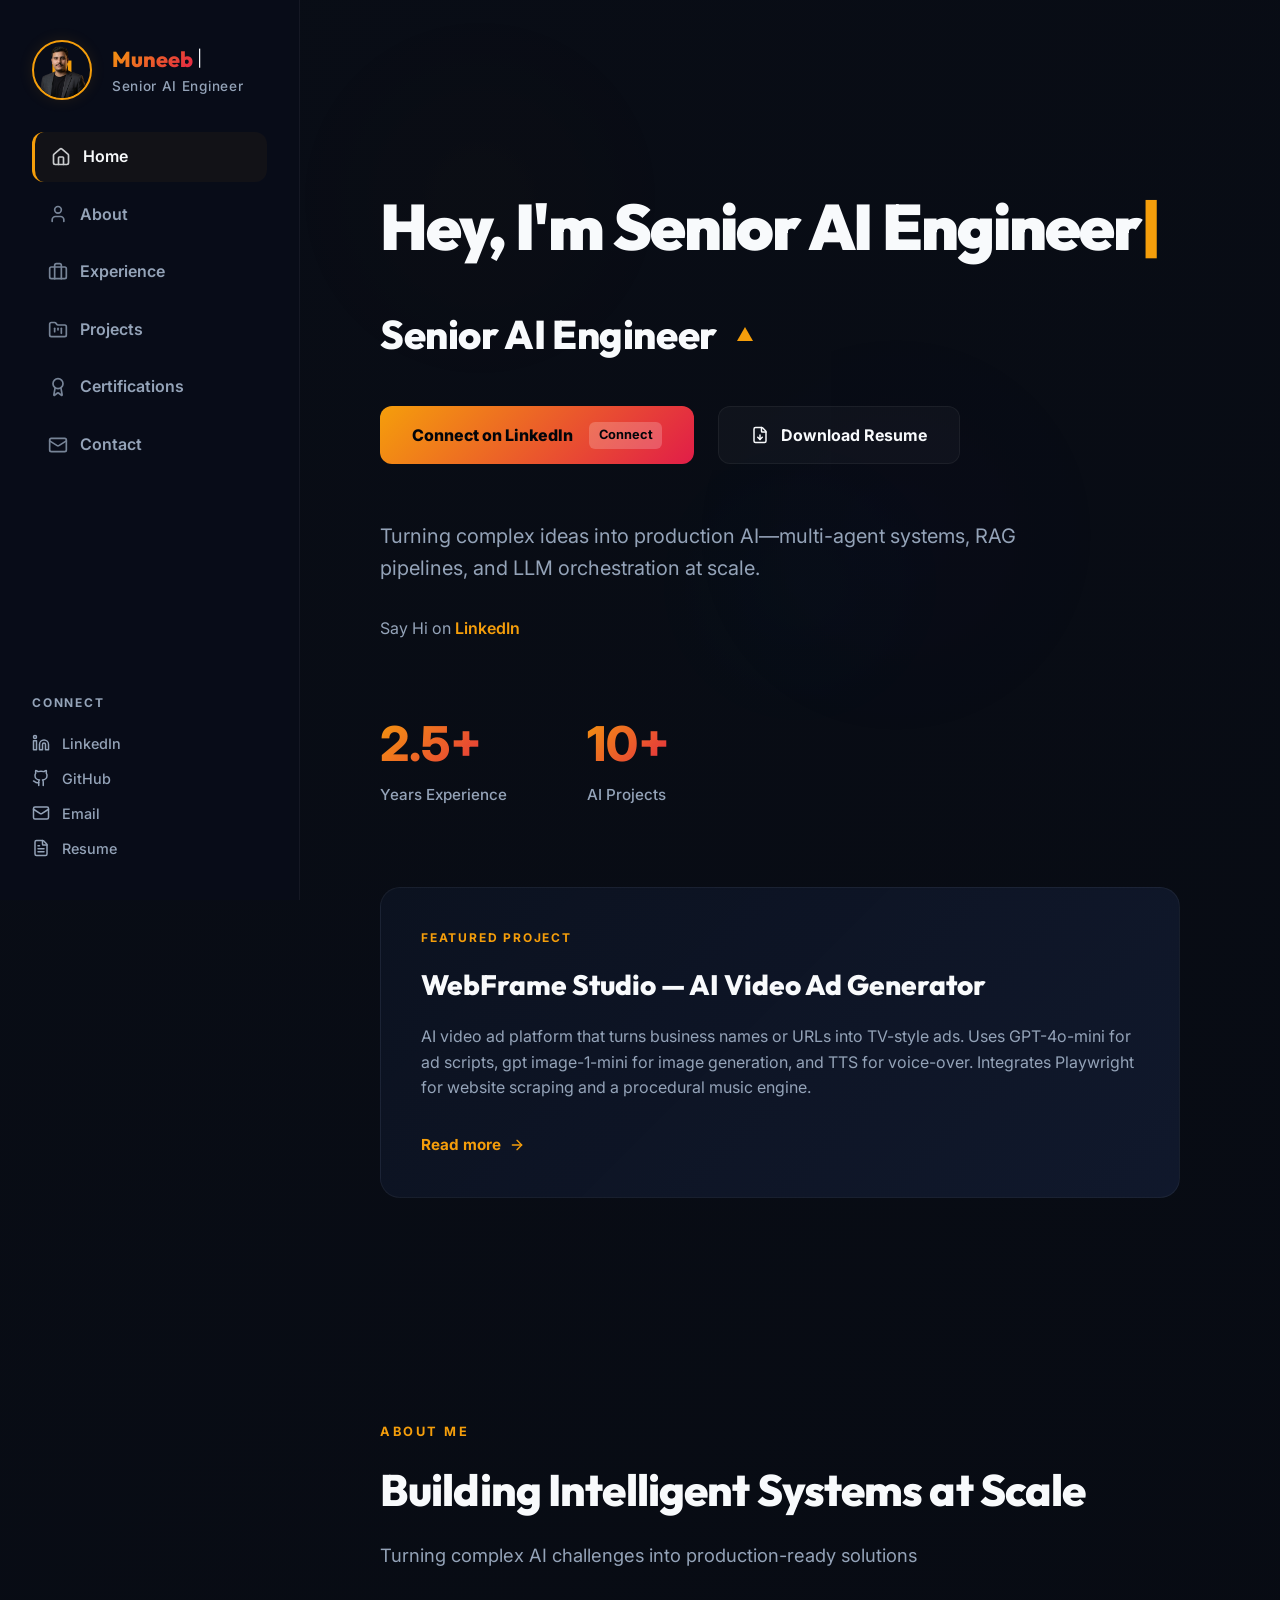
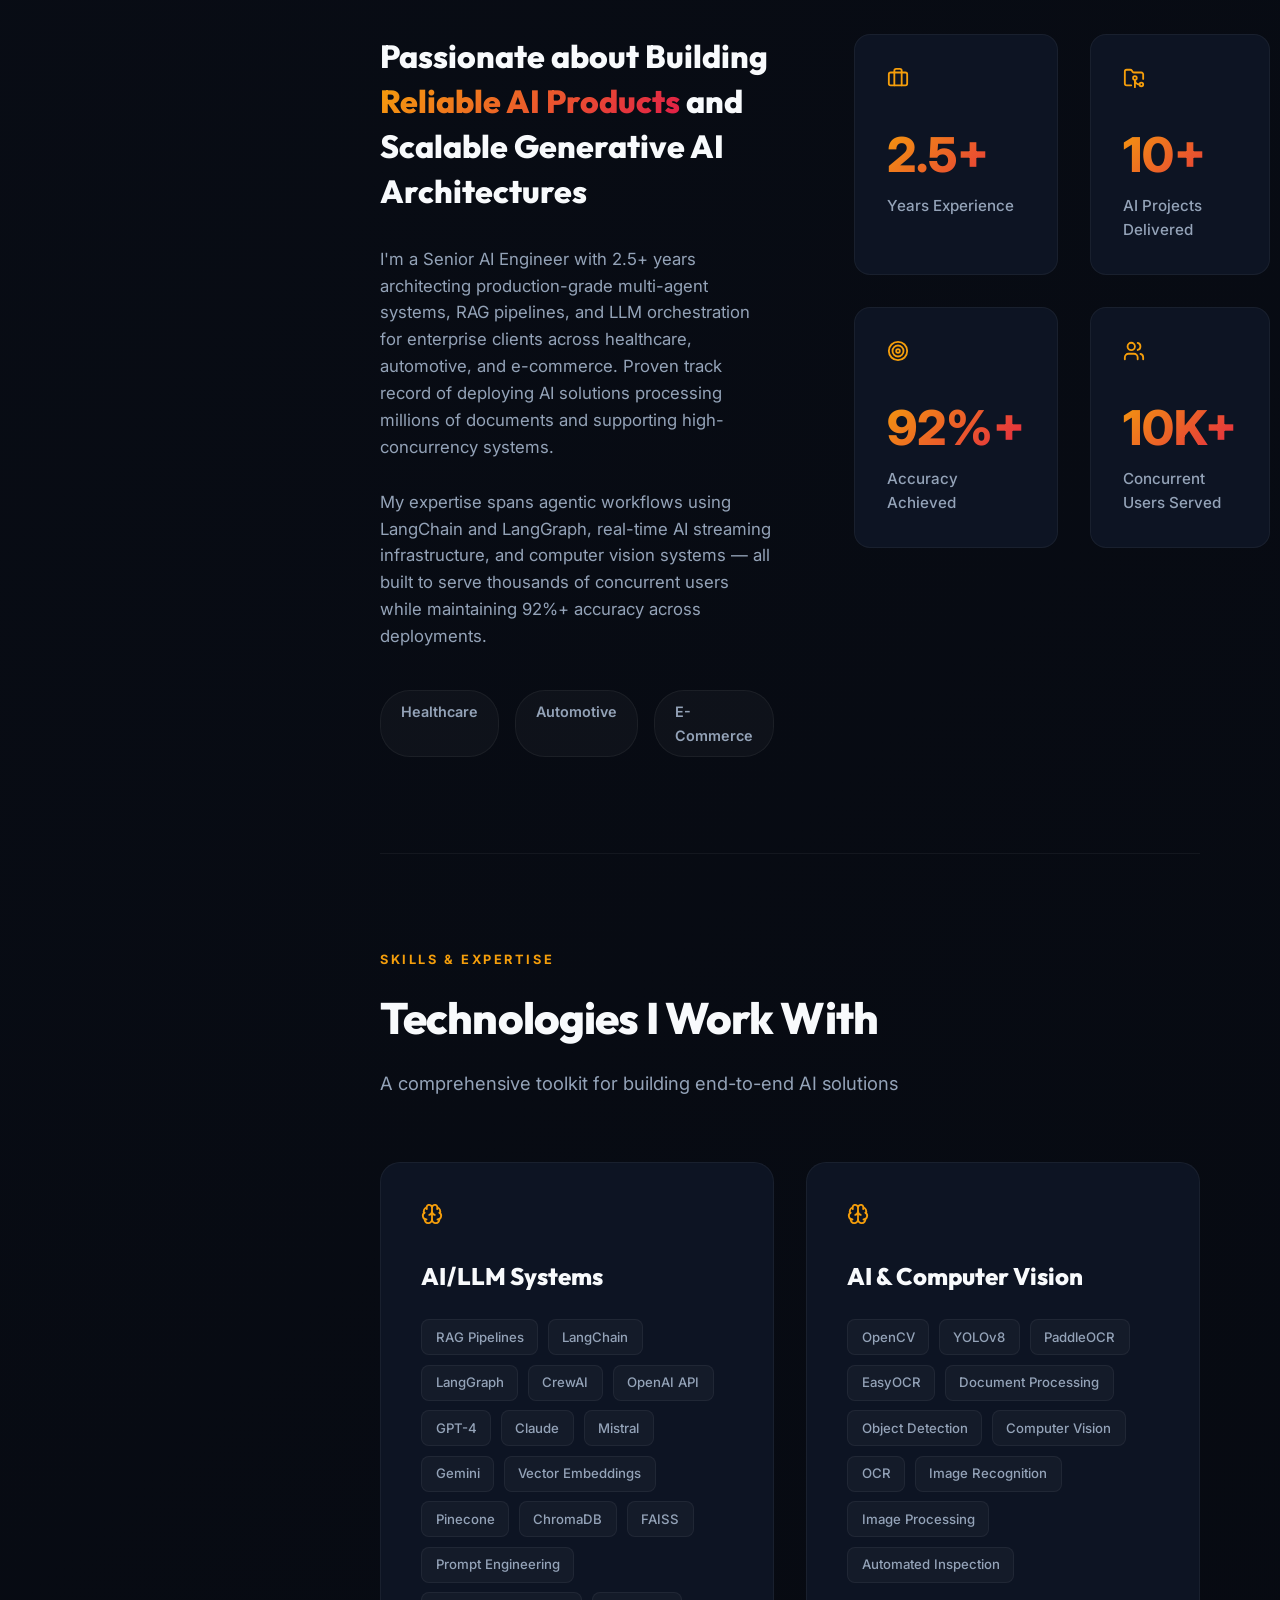
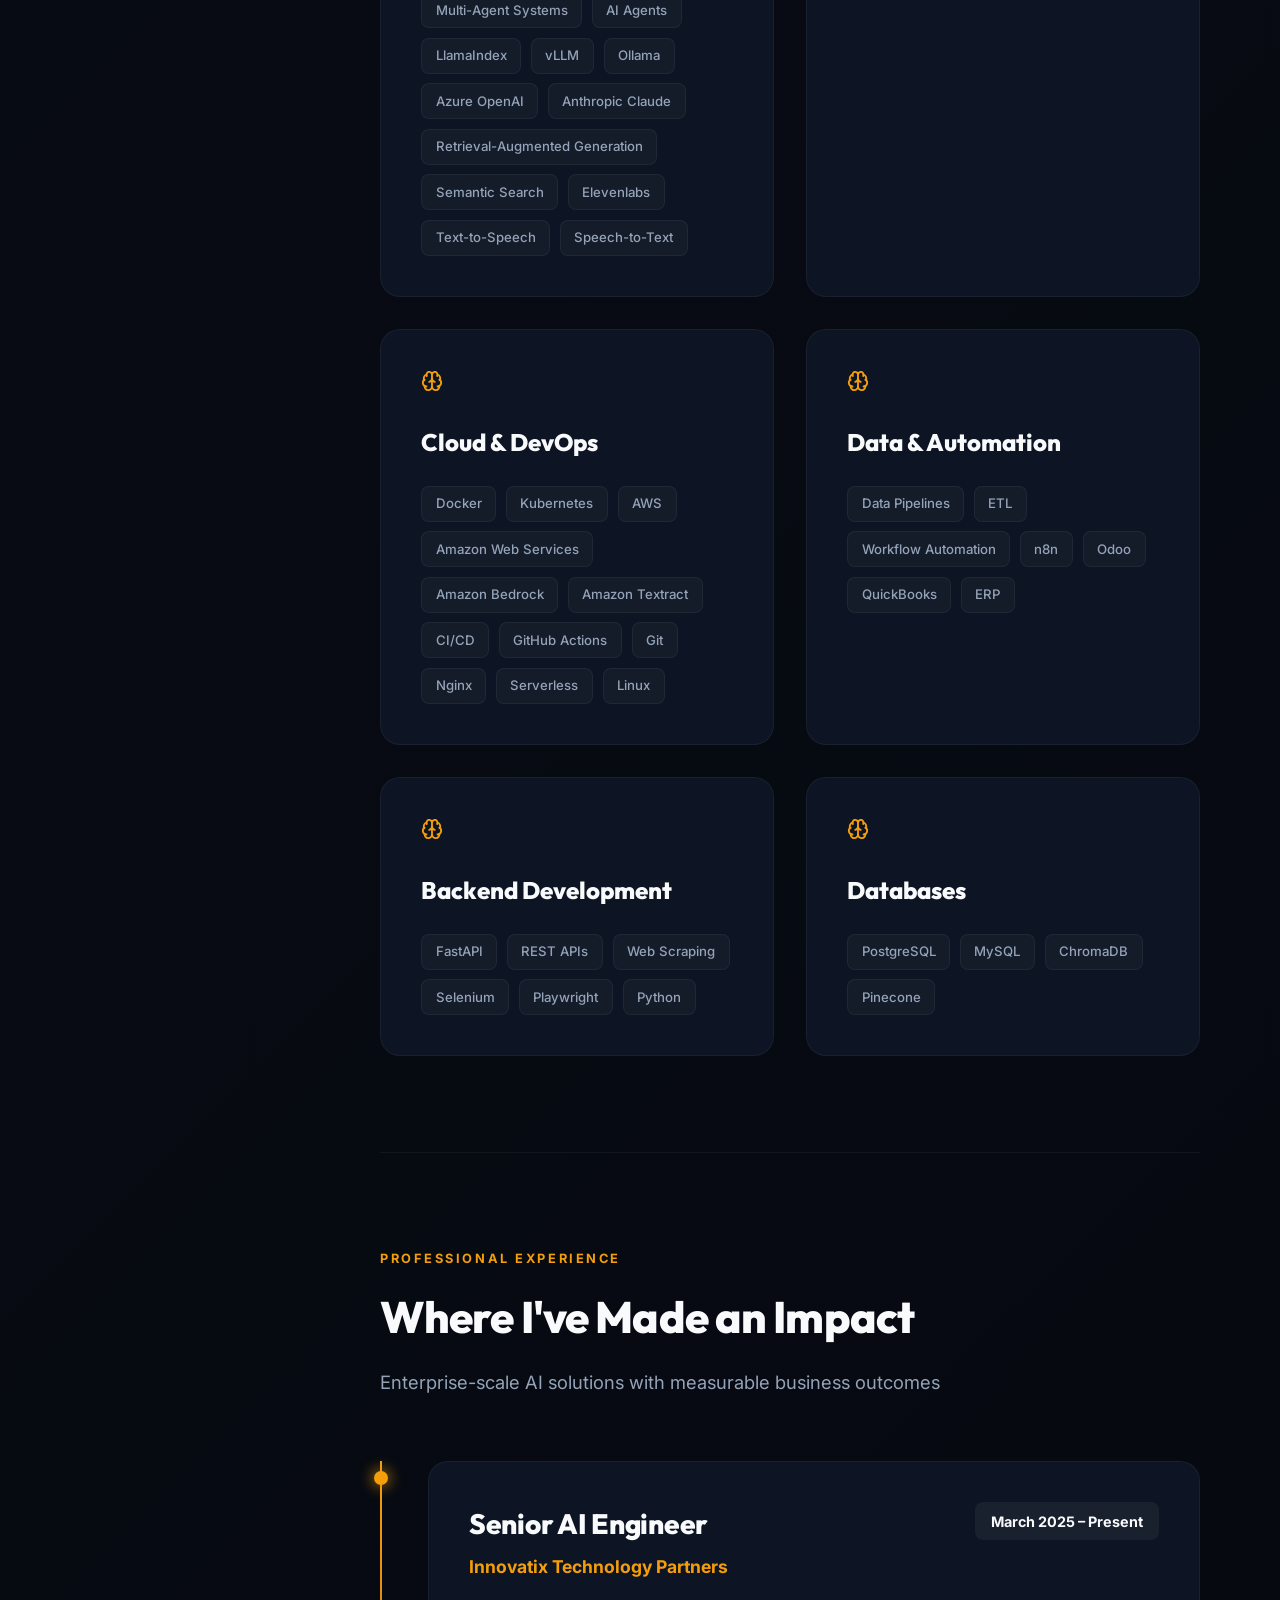
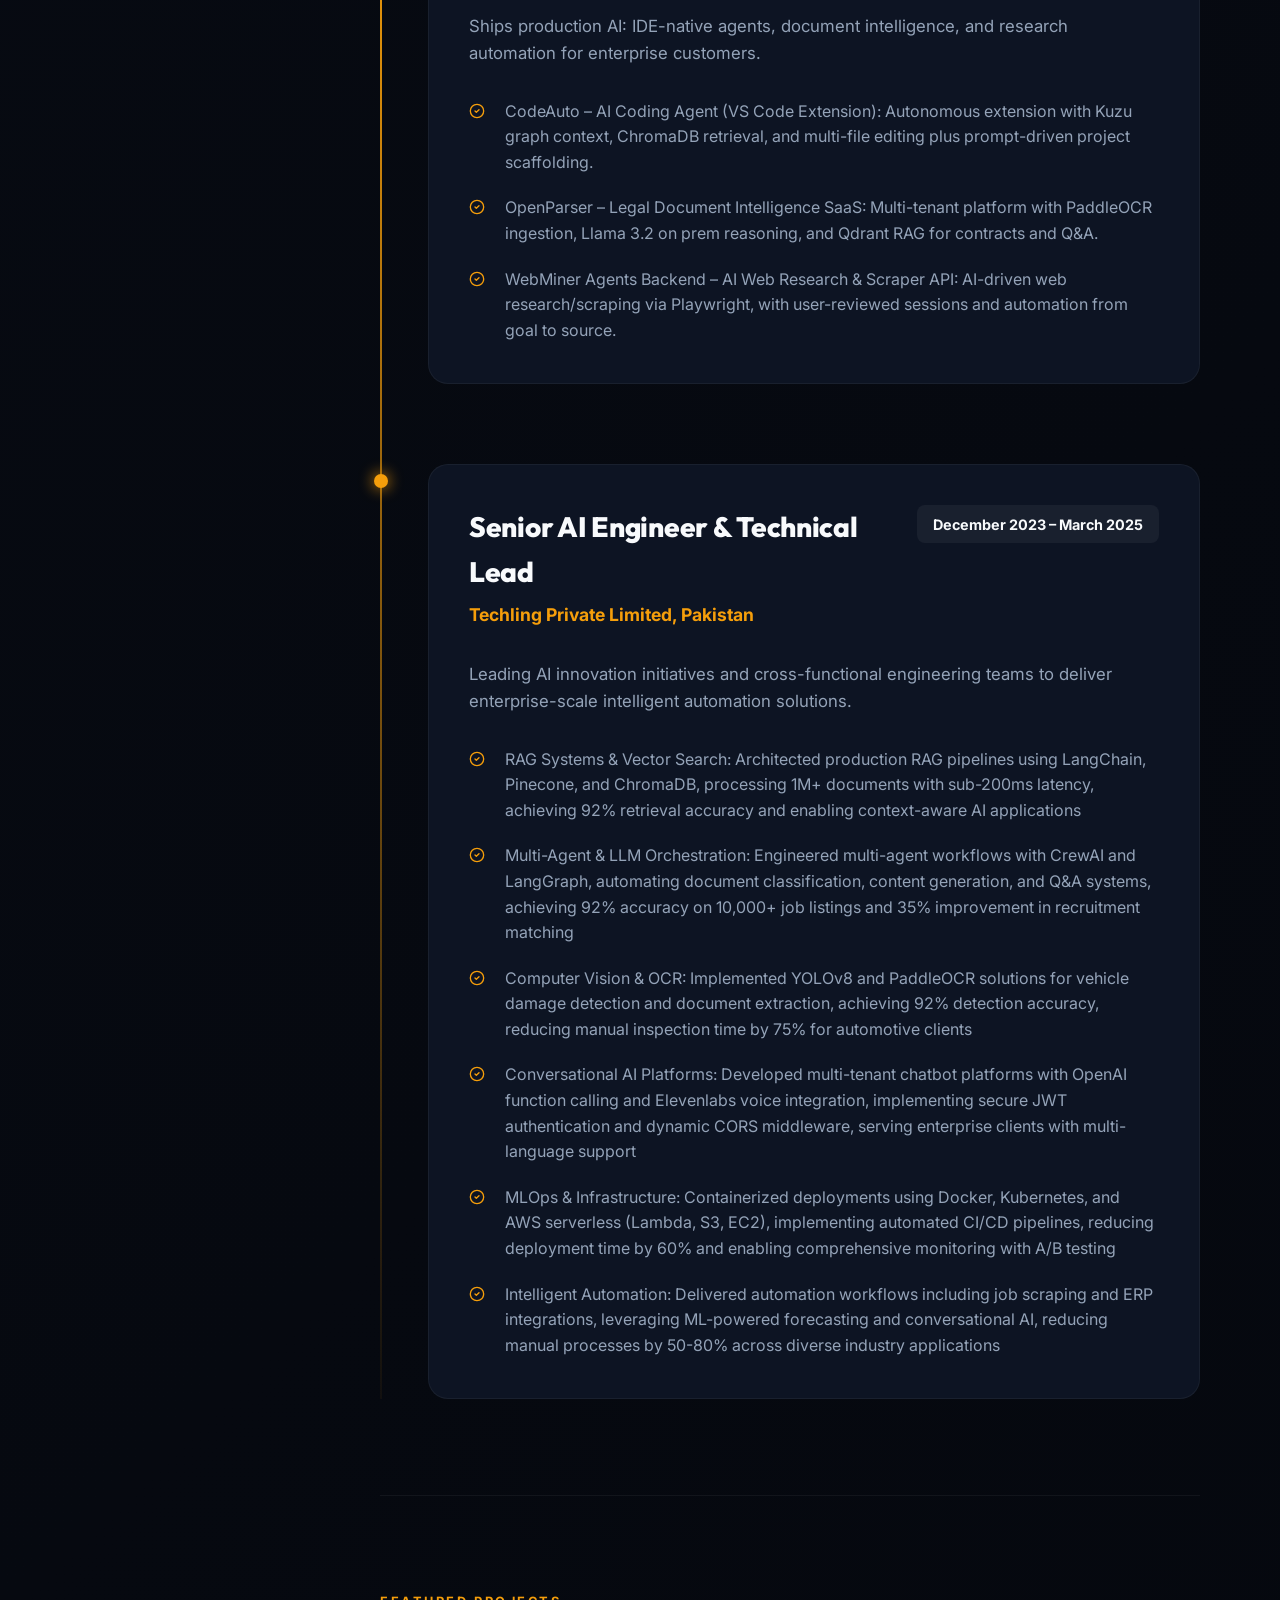
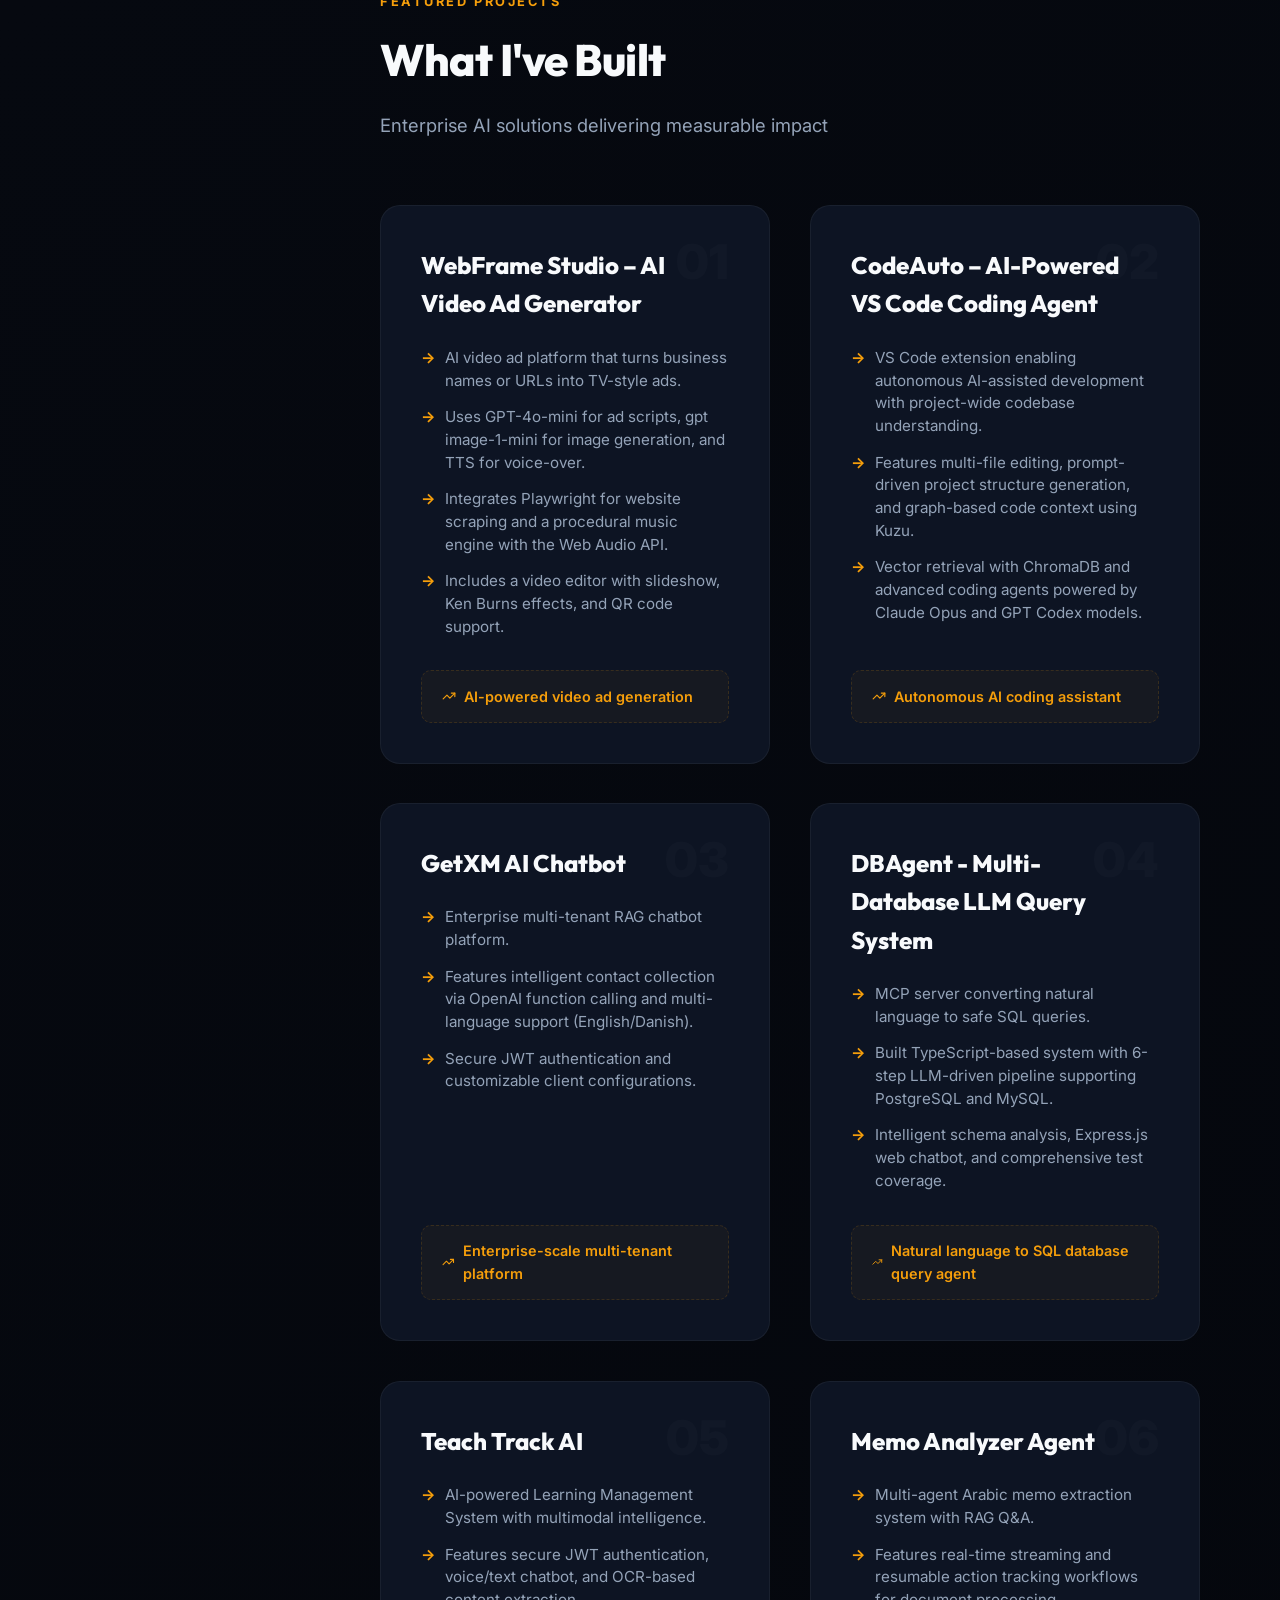
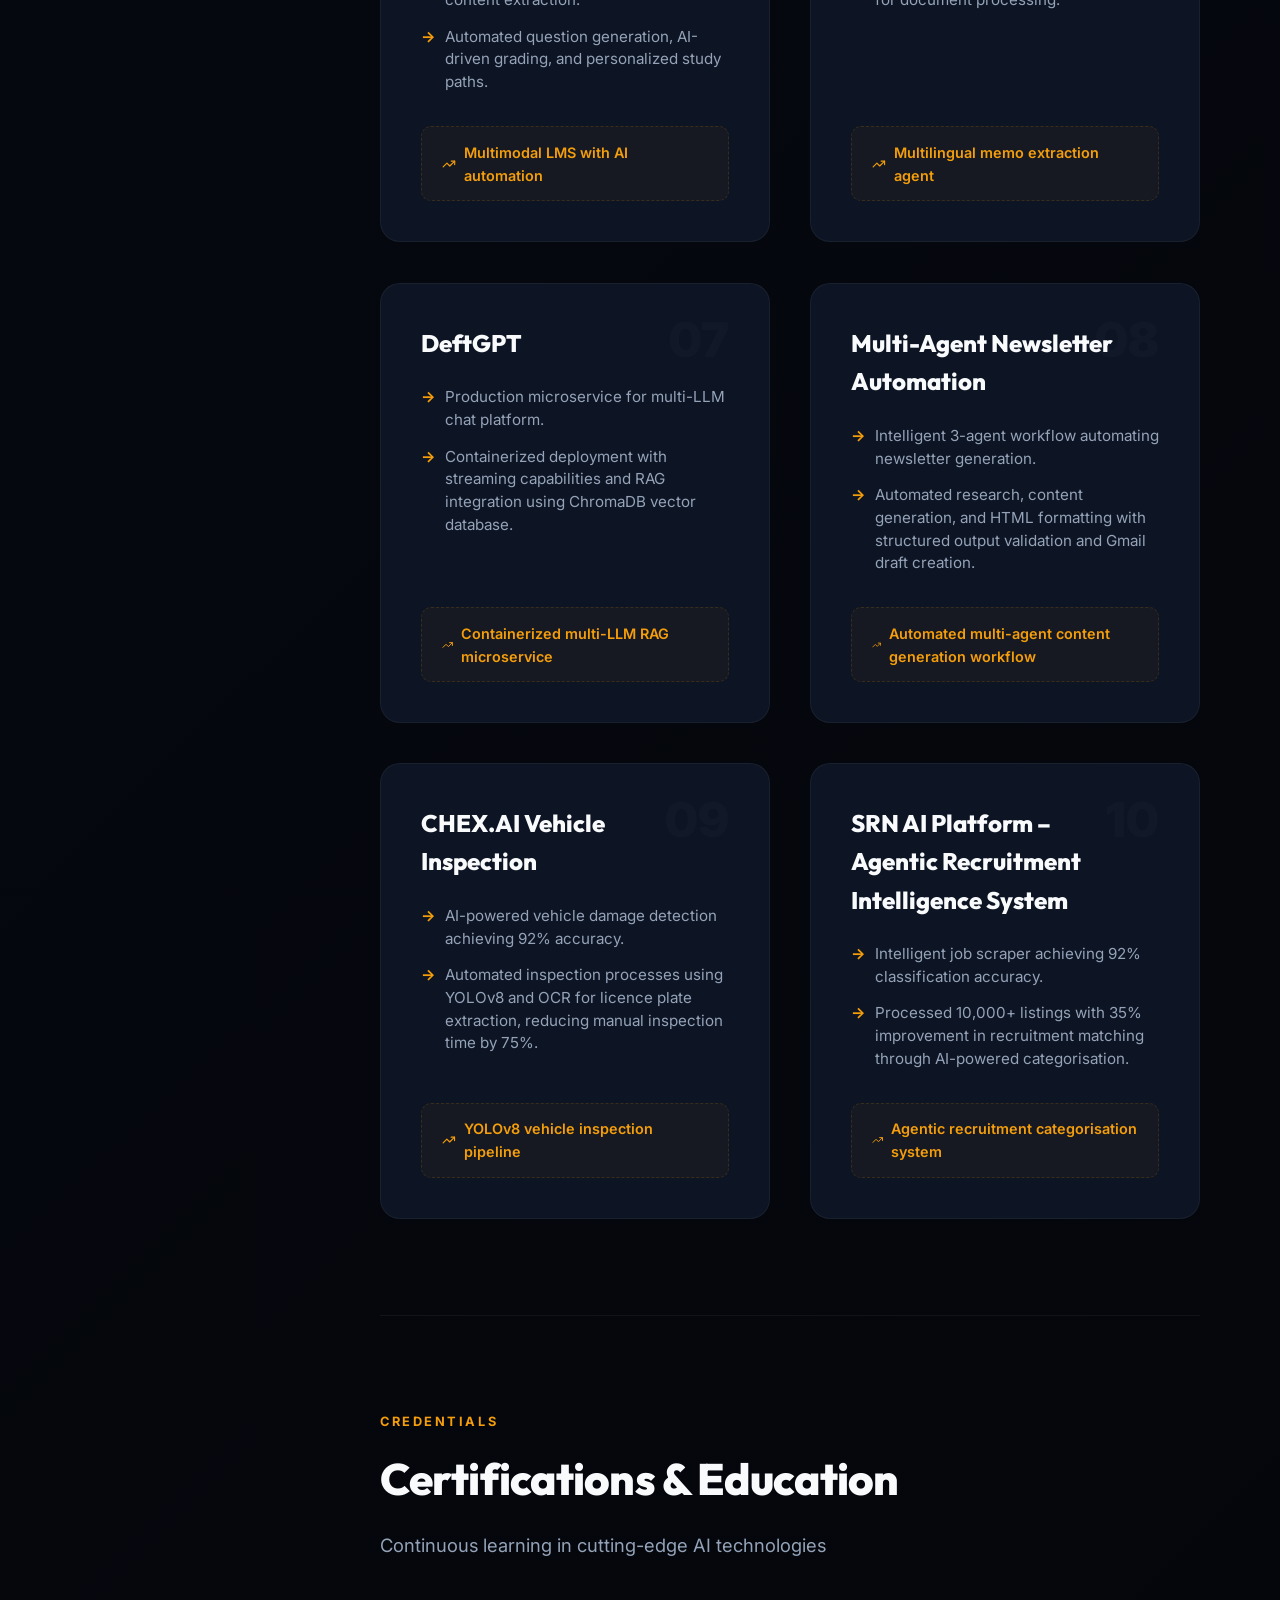
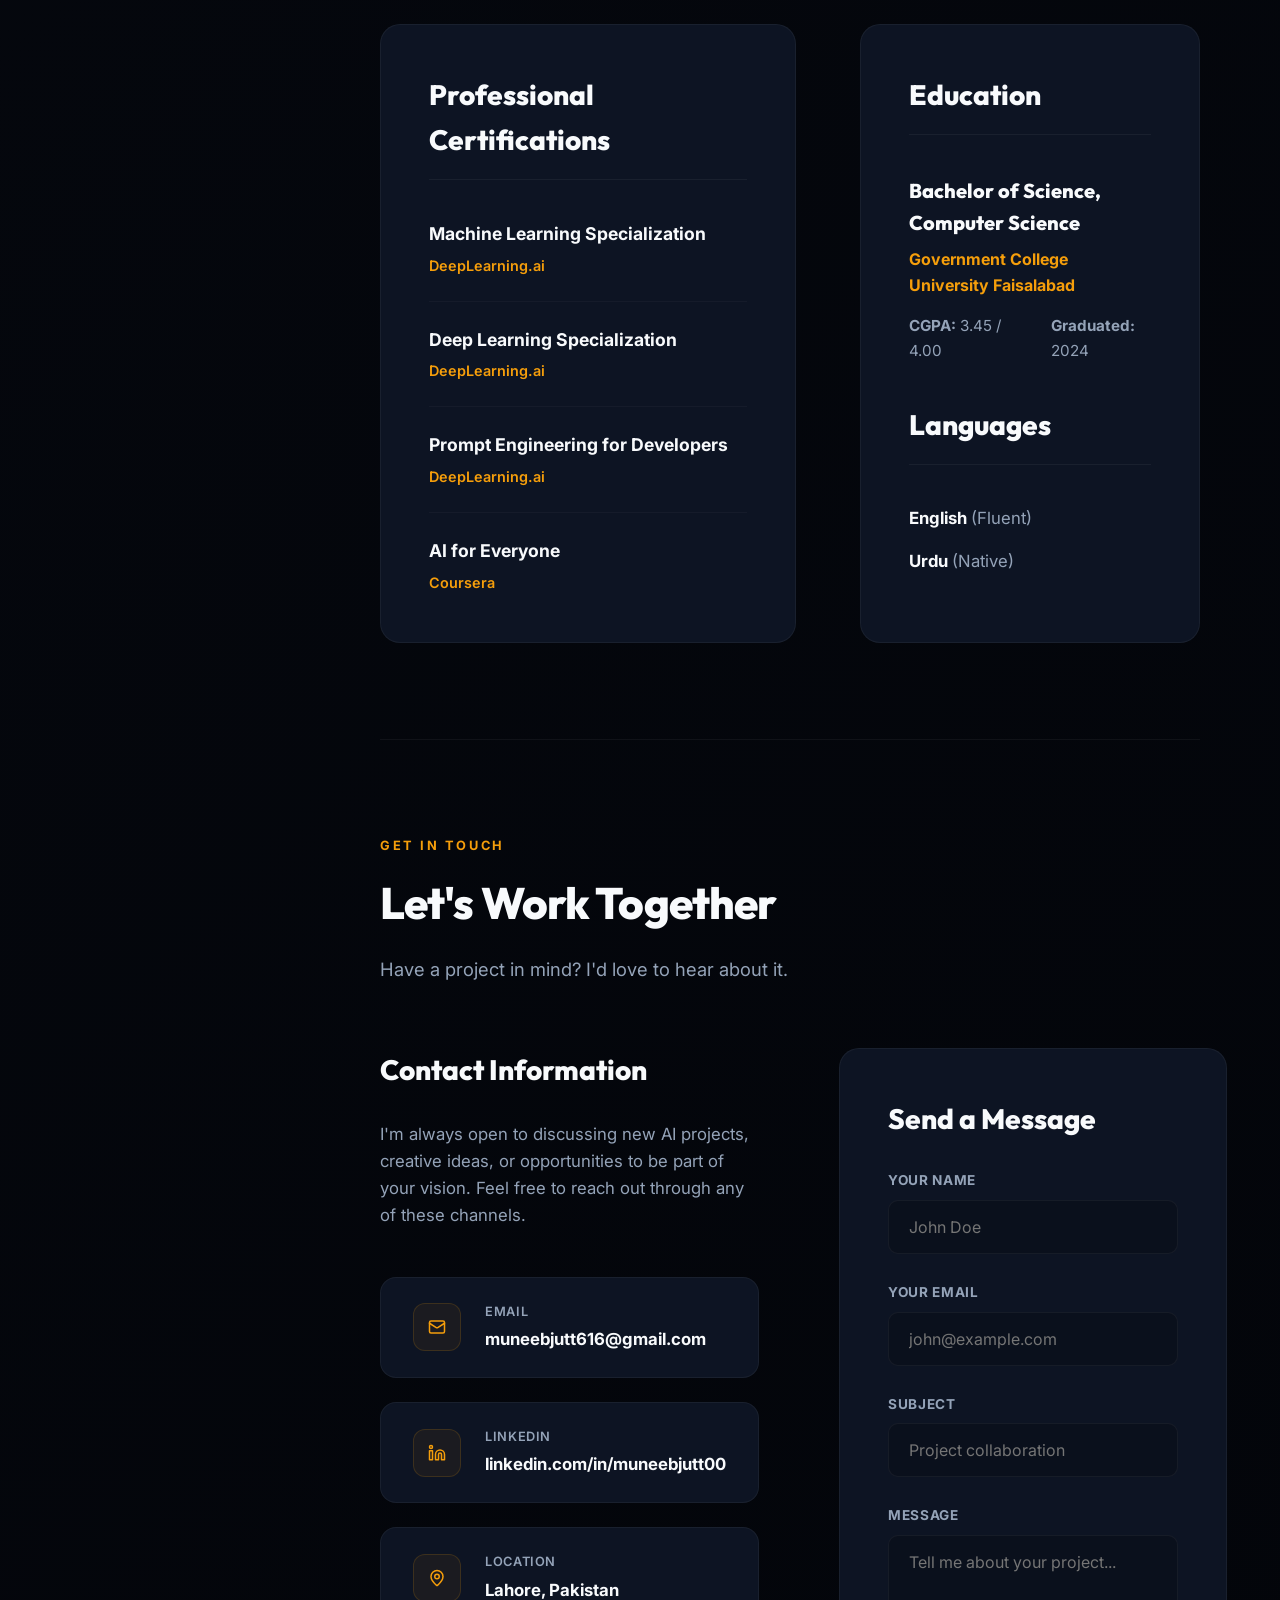
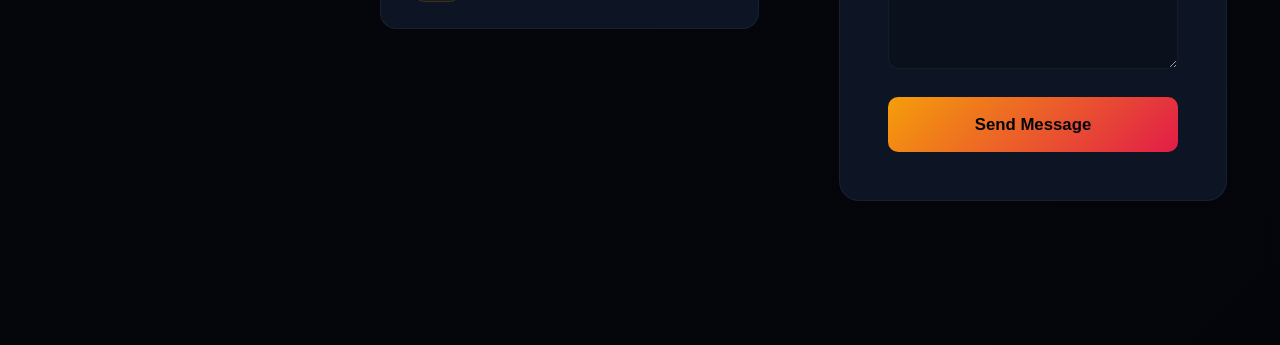
==== index.html @ 79919122 "Initial commit" ====
<!DOCTYPE html>
<html lang="en">
<head>
    <meta charset="utf-8"/>
    <meta name="viewport" content="width=device-width, initial-scale=1, viewport-fit=cover"/>
    <title>Muneeb Ur Rehman — Senior AI Engineer | Multi-Agent Systems & RAG Architecture</title>
    <meta name="description" content="Senior AI Engineer with 2.5+ years architecting production-grade multi-agent systems, RAG pipelines, and LLM orchestration for enterprise clients."/>
    <meta name="author" content="Muneeb Ur Rehman"/>
    <meta name="keywords" content="Senior AI Engineer, LLM Orchestration, Multi-Agent Systems, RAG Architecture, Muneeb Ur Rehman"/>
    <link rel="icon" href="data:image/svg+xml,<svg xmlns=%22http://www.w3.org/2000/svg%22 viewBox=%220 0 100 100%22><text y=%22.9em%22 font-size=%2290%22>⚡</text></svg>">
    <link rel="preconnect" href="https://fonts.googleapis.com">
    <link rel="preconnect" href="https://fonts.gstatic.com" crossorigin>
    <link href="https://fonts.googleapis.com/css2?family=Outfit:wght@300;400;500;600;700;800;900&family=Inter:wght@300;400;500;600;700&display=swap" rel="stylesheet">
    <link rel="stylesheet" href="style.css"/>
</head>
<body>
    <div class="ambient-glow glow-1"></div>
    <div class="ambient-glow glow-2"></div>
    <div class="ambient-glow glow-3"></div>
    <button class="mobile-toggle" aria-label="Toggle menu">
        <svg width="24" height="24" viewBox="0 0 24 24" fill="none" stroke="currentColor" stroke-width="2">
            <line x1="3" y1="6" x2="21" y2="6"></line>
            <line x1="3" y1="12" x2="21" y2="12"></line>
            <line x1="3" y1="18" x2="21" y2="18"></line>
        </svg>
    </button>
    <div class="mobile-overlay"></div>
    
    <aside class="sidebar">
        <div class="sidebar-identity">
            <div class="avatar-wrapper">
                <div class="avatar-placeholder">M</div>
                <img src="Images/profilePicture.png" alt="Muneeb" class="avatar"/>
            </div>
            <div>
                <div class="name-block"><span class="name">Muneeb</span><span class="pipe">|</span></div>
                <div class="sidebar-title">Senior AI Engineer</div>
            </div>
        </div>
        <nav class="sidebar-nav">
            <a href="#hero" class="nav-link nav-link-active">
                <svg xmlns="http://www.w3.org/2000/svg" width="20" height="20" viewBox="0 0 24 24" fill="none" stroke="currentColor" stroke-width="2" stroke-linecap="round" stroke-linejoin="round" class="lucide lucide-house nav-icon" aria-hidden="true"><path d="M15 21v-8a1 1 0 0 0-1-1h-4a1 1 0 0 0-1 1v8"></path><path d="M3 10a2 2 0 0 1 .709-1.528l7-6a2 2 0 0 1 2.582 0l7 6A2 2 0 0 1 21 10v9a2 2 0 0 1-2 2H5a2 2 0 0 1-2-2z"></path></svg>Home
            </a>
            <a href="#about" class="nav-link">
                <svg xmlns="http://www.w3.org/2000/svg" width="20" height="20" viewBox="0 0 24 24" fill="none" stroke="currentColor" stroke-width="2" stroke-linecap="round" stroke-linejoin="round" class="lucide lucide-user nav-icon" aria-hidden="true"><path d="M19 21v-2a4 4 0 0 0-4-4H9a4 4 0 0 0-4 4v2"></path><circle cx="12" cy="7" r="4"></circle></svg>About
            </a>
            <a href="#experience" class="nav-link">
                <svg xmlns="http://www.w3.org/2000/svg" width="20" height="20" viewBox="0 0 24 24" fill="none" stroke="currentColor" stroke-width="2" stroke-linecap="round" stroke-linejoin="round" class="lucide lucide-briefcase nav-icon" aria-hidden="true"><path d="M16 20V4a2 2 0 0 0-2-2h-4a2 2 0 0 0-2 2v16"></path><rect width="20" height="14" x="2" y="6" rx="2"></rect></svg>Experience
            </a>
            <a href="#projects" class="nav-link">
                <svg xmlns="http://www.w3.org/2000/svg" width="20" height="20" viewBox="0 0 24 24" fill="none" stroke="currentColor" stroke-width="2" stroke-linecap="round" stroke-linejoin="round" class="lucide lucide-folder-kanban nav-icon" aria-hidden="true"><path d="M4 20h16a2 2 0 0 0 2-2V8a2 2 0 0 0-2-2h-7.93a2 2 0 0 1-1.66-.9l-.82-1.2A2 2 0 0 0 7.93 3H4a2 2 0 0 0-2 2v13c0 1.1.9 2 2 2Z"></path><path d="M8 10v4"></path><path d="M12 10v2"></path><path d="M16 10v6"></path></svg>Projects
            </a>
            <a href="#certifications" class="nav-link">
                <svg xmlns="http://www.w3.org/2000/svg" width="20" height="20" viewBox="0 0 24 24" fill="none" stroke="currentColor" stroke-width="2" stroke-linecap="round" stroke-linejoin="round" class="lucide lucide-award nav-icon" aria-hidden="true"><path d="m15.477 12.89 1.515 8.526a.5.5 0 0 1-.81.47l-3.58-2.687a1 1 0 0 0-1.197 0l-3.586 2.686a.5.5 0 0 1-.81-.469l1.514-8.526"></path><circle cx="12" cy="8" r="6"></circle></svg>Certifications
            </a>
            <a href="#contact" class="nav-link">
                <svg xmlns="http://www.w3.org/2000/svg" width="20" height="20" viewBox="0 0 24 24" fill="none" stroke="currentColor" stroke-width="2" stroke-linecap="round" stroke-linejoin="round" class="lucide lucide-mail nav-icon" aria-hidden="true"><path d="m22 7-8.991 5.727a2 2 0 0 1-2.009 0L2 7"></path><rect x="2" y="4" width="20" height="16" rx="2"></rect></svg>Contact
            </a>
        </nav>
        <div class="sidebar-connect">
            <div class="connect-label">Connect</div>
            <div class="social-links">
                <a href="https://linkedin.com/in/muneebjutt00" target="_blank" rel="noopener noreferrer" class="social-link">
                    <svg xmlns="http://www.w3.org/2000/svg" width="18" height="18" viewBox="0 0 24 24" fill="none" stroke="currentColor" stroke-width="2" stroke-linecap="round" stroke-linejoin="round" class="lucide lucide-linkedin social-icon"><path d="M16 8a6 6 0 0 1 6 6v7h-4v-7a2 2 0 0 0-2-2 2 2 0 0 0-2 2v7h-4v-7a6 6 0 0 1 6-6z"></path><rect width="4" height="12" x="2" y="9"></rect><circle cx="4" cy="4" r="2"></circle></svg>
                    LinkedIn
                </a>
                <a href="https://github.com/muneebjutt00" target="_blank" rel="noopener noreferrer" class="social-link">
                    <svg xmlns="http://www.w3.org/2000/svg" width="18" height="18" viewBox="0 0 24 24" fill="none" stroke="currentColor" stroke-width="2" stroke-linecap="round" stroke-linejoin="round" class="lucide lucide-github social-icon"><path d="M15 22v-4a4.8 4.8 0 0 0-1-3.5c3 0 6-2 6-5.5.08-1.25-.27-2.48-1-3.5.28-1.15.28-2.35 0-3.5 0 0-1 0-3 1.5-2.64-.5-5.36-.5-8 0C6 2 5 2 5 2c-.3 1.15-.3 2.35 0 3.5A5.403 5.403 0 0 0 4 9c0 3.5 3 5.5 6 5.5-.39.49-.68 1.05-.85 1.65-.17.6-.22 1.23-.15 1.85v4"></path><path d="M9 18c-4.51 2-5-2-7-2"></path></svg>
                    GitHub
                </a>
                <a href="#contact" class="social-link">
                    <svg xmlns="http://www.w3.org/2000/svg" width="18" height="18" viewBox="0 0 24 24" fill="none" stroke="currentColor" stroke-width="2" stroke-linecap="round" stroke-linejoin="round" class="lucide lucide-mail social-icon"><path d="m22 7-8.991 5.727a2 2 0 0 1-2.009 0L2 7"></path><rect x="2" y="4" width="20" height="16" rx="2"></rect></svg>
                    Email
                </a>
                <a href="Muneeb_Ur_Rehman_AI_Engineer.pdf" target="_blank" rel="noopener noreferrer" class="social-link">
                    <svg xmlns="http://www.w3.org/2000/svg" width="18" height="18" viewBox="0 0 24 24" fill="none" stroke="currentColor" stroke-width="2" stroke-linecap="round" stroke-linejoin="round" class="lucide lucide-file-text social-icon"><path d="M6 22a2 2 0 0 1-2-2V4a2 2 0 0 1 2-2h8a2.4 2.4 0 0 1 1.704.706l3.588 3.588A2.4 2.4 0 0 1 20 8v12a2 2 0 0 1-2 2z"></path><path d="M14 2v5a1 1 0 0 0 1 1h5"></path><path d="M10 9H8"></path><path d="M16 13H8"></path><path d="M16 17H8"></path></svg>
                    Resume
                </a>
            </div>
        </div>
    </aside>
    
    <div class="main-wrapper">
        <main>
            <!-- Hero -->
            <section id="hero" class="hero-section">
                <div class="hero-content">
                    <h1 class="hero-greeting">Hey, I'm <span id="typewriter">Muneeb Ur Rehman</span><span class="typewriter-cursor">|</span></h1>
                    <div class="hero-title-row">
                        <h2 class="hero-subtitle">Senior AI Engineer</h2>
                        <span class="accent-triangle"></span>
                    </div>
                    <div class="hero-cta-row">
                        <a href="https://linkedin.com/in/muneebjutt00" target="_blank" rel="noopener noreferrer" class="cta-button">
                            <span>Connect on LinkedIn</span>
                            <span class="follow-badge">Connect</span>
                        </a>
                        <a href="Muneeb_Ur_Rehman_AI_Engineer.pdf" target="_blank" rel="noopener noreferrer" class="resume-button">
                            <svg xmlns="http://www.w3.org/2000/svg" width="18" height="18" viewBox="0 0 24 24" fill="none" stroke="currentColor" stroke-width="2" stroke-linecap="round" stroke-linejoin="round" class="lucide lucide-file-down"><path d="M6 22a2 2 0 0 1-2-2V4a2 2 0 0 1 2-2h8a2.4 2.4 0 0 1 1.704.706l3.588 3.588A2.4 2.4 0 0 1 20 8v12a2 2 0 0 1-2 2z"></path><path d="M14 2v5a1 1 0 0 0 1 1h5"></path><path d="M12 18v-6"></path><path d="m9 15 3 3 3-3"></path></svg>
                            Download Resume
                        </a>
                    </div>
                    <p class="hero-description">Turning complex ideas into production AI—multi-agent systems, RAG pipelines, and LLM orchestration at scale.</p>
                    <p class="hero-say-hi">Say Hi on <a href="https://linkedin.com/in/muneebjutt00" target="_blank" rel="noopener noreferrer">LinkedIn</a></p>
                    
                    <div class="hero-stats">
                        <div class="hero-stat">
                            <div class="stat-value">2.5+</div>
                            <div class="stat-label">Years Experience</div>
                        </div>
                        <div class="hero-stat">
                            <div class="stat-value">10+</div>
                            <div class="stat-label">AI Projects</div>
                        </div>
                    </div>
                    
                    <a href="#projects" class="featured-card">
                        <div class="featured-label">Featured Project</div>
                        <div class="featured-content">
                            <h3 class="featured-title">WebFrame Studio — AI Video Ad Generator</h3>
                            <p class="featured-desc">AI video ad platform that turns business names or URLs into TV-style ads. Uses GPT-4o-mini for ad scripts, gpt image-1-mini for image generation, and TTS for voice-over. Integrates Playwright for website scraping and a procedural music engine.</p>
                        </div>
                        <div class="featured-cta">
                            Read more
                            <svg xmlns="http://www.w3.org/2000/svg" width="16" height="16" viewBox="0 0 24 24" fill="none" stroke="currentColor" stroke-width="2" stroke-linecap="round" stroke-linejoin="round" class="lucide lucide-arrow-right"><path d="M5 12h14"></path><path d="m12 5 7 7-7 7"></path></svg>
                        </div>
                    </a>
                </div>
            </section>
            
            <!-- About -->
            <section id="about" class="section about-section">
                <div class="container">
                    <div class="section-header reveal">
                        <span class="section-label">About Me</span>
                        <h2 class="section-title">Building Intelligent Systems at Scale</h2>
                        <p class="section-subtitle">Turning complex AI challenges into production-ready solutions</p>
                    </div>
                    <div class="about-grid">
                        <div class="about-content reveal">
                            <h3>Passionate about Building <span class="highlight">Reliable AI Products</span> and Scalable Generative AI Architectures</h3>
                            <p class="bio">I'm a Senior AI Engineer with 2.5+ years architecting production-grade multi-agent systems, RAG pipelines, and LLM orchestration for enterprise clients across healthcare, automotive, and e-commerce. Proven track record of deploying AI solutions processing millions of documents and supporting high-concurrency systems.</p>
                            <p class="bio">My expertise spans agentic workflows using LangChain and LangGraph, real-time AI streaming infrastructure, and computer vision systems — all built to serve thousands of concurrent users while maintaining 92%+ accuracy across deployments.</p>
                            <div class="industries">
                                <span class="industry-tag">Healthcare</span>
                                <span class="industry-tag">Automotive</span>
                                <span class="industry-tag">E-Commerce</span>
                            </div>
                        </div>
                        <div class="about-stats-grid">
                            <div class="stat-card reveal">
                                <div class="stat-icon">
                                    <svg xmlns="http://www.w3.org/2000/svg" width="22" height="22" viewBox="0 0 24 24" fill="none" stroke="currentColor" stroke-width="2" stroke-linecap="round" stroke-linejoin="round" class="lucide lucide-briefcase"><path d="M16 20V4a2 2 0 0 0-2-2h-4a2 2 0 0 0-2 2v16"></path><rect width="20" height="14" x="2" y="6" rx="2"></rect></svg>
                                </div>
                                <div class="stat-value">2.5+</div>
                                <div class="stat-label">Years Experience</div>
                            </div>
                            <div class="stat-card reveal">
                                <div class="stat-icon">
                                    <svg xmlns="http://www.w3.org/2000/svg" width="22" height="22" viewBox="0 0 24 24" fill="none" stroke="currentColor" stroke-width="2" stroke-linecap="round" stroke-linejoin="round" class="lucide lucide-folder-git-2"><path d="M18 19a5 5 0 0 1-5-5v8"></path><path d="M9 20H4a2 2 0 0 1-2-2V5a2 2 0 0 1 2-2h3.9a2 2 0 0 1 1.69.9l.81 1.2a2 2 0 0 0 1.67.9H20a2 2 0 0 1 2 2v5"></path><circle cx="13" cy="12" r="2"></circle><circle cx="20" cy="19" r="2"></circle></svg>
                                </div>
                                <div class="stat-value">10+</div>
                                <div class="stat-label">AI Projects Delivered</div>
                            </div>
                            <div class="stat-card reveal">
                                <div class="stat-icon">
                                    <svg xmlns="http://www.w3.org/2000/svg" width="22" height="22" viewBox="0 0 24 24" fill="none" stroke="currentColor" stroke-width="2" stroke-linecap="round" stroke-linejoin="round" class="lucide lucide-target"><circle cx="12" cy="12" r="10"></circle><circle cx="12" cy="12" r="6"></circle><circle cx="12" cy="12" r="2"></circle></svg>
                                </div>
                                <div class="stat-value">92%+</div>
                                <div class="stat-label">Accuracy Achieved</div>
                            </div>
                            <div class="stat-card reveal">
                                <div class="stat-icon">
                                    <svg xmlns="http://www.w3.org/2000/svg" width="22" height="22" viewBox="0 0 24 24" fill="none" stroke="currentColor" stroke-width="2" stroke-linecap="round" stroke-linejoin="round" class="lucide lucide-users"><path d="M16 21v-2a4 4 0 0 0-4-4H6a4 4 0 0 0-4 4v2"></path><path d="M16 3.128a4 4 0 0 1 0 7.744"></path><path d="M22 21v-2a4 4 0 0 0-3-3.87"></path><circle cx="9" cy="7" r="4"></circle></svg>
                                </div>
                                <div class="stat-value">10K+</div>
                                <div class="stat-label">Concurrent Users Served</div>
                            </div>
                        </div>
                    </div>
                </div>
            </section>
            
            <!-- Skills -->
            <section id="skills" class="section skills-section">
                <div class="container">
                    <div class="section-header reveal">
                        <span class="section-label">Skills & Expertise</span>
                        <h2 class="section-title">Technologies I Work With</h2>
                        <p class="section-subtitle">A comprehensive toolkit for building end-to-end AI solutions</p>
                    </div>
                    <div class="skills-grid">
                        
        <div class="skills-card reveal">
            <div class="skills-card-icon">
                <svg xmlns="http://www.w3.org/2000/svg" width="22" height="22" viewBox="0 0 24 24" fill="none" stroke="currentColor" stroke-width="2" stroke-linecap="round" stroke-linejoin="round" class="lucide lucide-brain" aria-hidden="true"><path d="M12 18V5"></path><path d="M15 13a4.17 4.17 0 0 1-3-4 4.17 4.17 0 0 1-3 4"></path><path d="M17.598 6.5A3 3 0 1 0 12 5a3 3 0 1 0-5.598 1.5"></path><path d="M17.997 5.125a4 4 0 0 1 2.526 5.77"></path><path d="M18 18a4 4 0 0 0 2-7.464"></path><path d="M19.967 17.483A4 4 0 1 1 12 18a4 4 0 1 1-7.967-.517"></path><path d="M6 18a4 4 0 0 1-2-7.464"></path><path d="M6.003 5.125a4 4 0 0 0-2.526 5.77"></path></svg>
            </div>
            <h3 class="skills-card-title">AI/LLM Systems</h3>
            <div class="skills-tags">
                <span class="skill-tag">RAG Pipelines</span><span class="skill-tag">LangChain</span><span class="skill-tag">LangGraph</span><span class="skill-tag">CrewAI</span><span class="skill-tag">OpenAI API</span><span class="skill-tag">GPT-4</span><span class="skill-tag">Claude</span><span class="skill-tag">Mistral</span><span class="skill-tag">Gemini</span><span class="skill-tag">Vector Embeddings</span><span class="skill-tag">Pinecone</span><span class="skill-tag">ChromaDB</span><span class="skill-tag">FAISS</span><span class="skill-tag">Prompt Engineering</span><span class="skill-tag">Multi-Agent Systems</span><span class="skill-tag">AI Agents</span><span class="skill-tag">LlamaIndex</span><span class="skill-tag">vLLM</span><span class="skill-tag">Ollama</span><span class="skill-tag">Azure OpenAI</span><span class="skill-tag">Anthropic Claude</span><span class="skill-tag">Retrieval-Augmented Generation</span><span class="skill-tag">Semantic Search</span><span class="skill-tag">Elevenlabs</span><span class="skill-tag">Text-to-Speech</span><span class="skill-tag">Speech-to-Text</span>
            </div>
        </div>
    
        <div class="skills-card reveal">
            <div class="skills-card-icon">
                <svg xmlns="http://www.w3.org/2000/svg" width="22" height="22" viewBox="0 0 24 24" fill="none" stroke="currentColor" stroke-width="2" stroke-linecap="round" stroke-linejoin="round" class="lucide lucide-brain" aria-hidden="true"><path d="M12 18V5"></path><path d="M15 13a4.17 4.17 0 0 1-3-4 4.17 4.17 0 0 1-3 4"></path><path d="M17.598 6.5A3 3 0 1 0 12 5a3 3 0 1 0-5.598 1.5"></path><path d="M17.997 5.125a4 4 0 0 1 2.526 5.77"></path><path d="M18 18a4 4 0 0 0 2-7.464"></path><path d="M19.967 17.483A4 4 0 1 1 12 18a4 4 0 1 1-7.967-.517"></path><path d="M6 18a4 4 0 0 1-2-7.464"></path><path d="M6.003 5.125a4 4 0 0 0-2.526 5.77"></path></svg>
            </div>
            <h3 class="skills-card-title">AI & Computer Vision</h3>
            <div class="skills-tags">
                <span class="skill-tag">OpenCV</span><span class="skill-tag">YOLOv8</span><span class="skill-tag">PaddleOCR</span><span class="skill-tag">EasyOCR</span><span class="skill-tag">Document Processing</span><span class="skill-tag">Object Detection</span><span class="skill-tag">Computer Vision</span><span class="skill-tag">OCR</span><span class="skill-tag">Image Recognition</span><span class="skill-tag">Image Processing</span><span class="skill-tag">Automated Inspection</span>
            </div>
        </div>
    
        <div class="skills-card reveal">
            <div class="skills-card-icon">
                <svg xmlns="http://www.w3.org/2000/svg" width="22" height="22" viewBox="0 0 24 24" fill="none" stroke="currentColor" stroke-width="2" stroke-linecap="round" stroke-linejoin="round" class="lucide lucide-brain" aria-hidden="true"><path d="M12 18V5"></path><path d="M15 13a4.17 4.17 0 0 1-3-4 4.17 4.17 0 0 1-3 4"></path><path d="M17.598 6.5A3 3 0 1 0 12 5a3 3 0 1 0-5.598 1.5"></path><path d="M17.997 5.125a4 4 0 0 1 2.526 5.77"></path><path d="M18 18a4 4 0 0 0 2-7.464"></path><path d="M19.967 17.483A4 4 0 1 1 12 18a4 4 0 1 1-7.967-.517"></path><path d="M6 18a4 4 0 0 1-2-7.464"></path><path d="M6.003 5.125a4 4 0 0 0-2.526 5.77"></path></svg>
            </div>
            <h3 class="skills-card-title">Cloud & DevOps</h3>
            <div class="skills-tags">
                <span class="skill-tag">Docker</span><span class="skill-tag">Kubernetes</span><span class="skill-tag">AWS</span><span class="skill-tag">Amazon Web Services</span><span class="skill-tag">Amazon Bedrock</span><span class="skill-tag">Amazon Textract</span><span class="skill-tag">CI/CD</span><span class="skill-tag">GitHub Actions</span><span class="skill-tag">Git</span><span class="skill-tag">Nginx</span><span class="skill-tag">Serverless</span><span class="skill-tag">Linux</span>
            </div>
        </div>
    
        <div class="skills-card reveal">
            <div class="skills-card-icon">
                <svg xmlns="http://www.w3.org/2000/svg" width="22" height="22" viewBox="0 0 24 24" fill="none" stroke="currentColor" stroke-width="2" stroke-linecap="round" stroke-linejoin="round" class="lucide lucide-brain" aria-hidden="true"><path d="M12 18V5"></path><path d="M15 13a4.17 4.17 0 0 1-3-4 4.17 4.17 0 0 1-3 4"></path><path d="M17.598 6.5A3 3 0 1 0 12 5a3 3 0 1 0-5.598 1.5"></path><path d="M17.997 5.125a4 4 0 0 1 2.526 5.77"></path><path d="M18 18a4 4 0 0 0 2-7.464"></path><path d="M19.967 17.483A4 4 0 1 1 12 18a4 4 0 1 1-7.967-.517"></path><path d="M6 18a4 4 0 0 1-2-7.464"></path><path d="M6.003 5.125a4 4 0 0 0-2.526 5.77"></path></svg>
            </div>
            <h3 class="skills-card-title">Data & Automation</h3>
            <div class="skills-tags">
                <span class="skill-tag">Data Pipelines</span><span class="skill-tag">ETL</span><span class="skill-tag">Workflow Automation</span><span class="skill-tag">n8n</span><span class="skill-tag">Odoo</span><span class="skill-tag">QuickBooks</span><span class="skill-tag">ERP</span>
            </div>
        </div>
    
        <div class="skills-card reveal">
            <div class="skills-card-icon">
                <svg xmlns="http://www.w3.org/2000/svg" width="22" height="22" viewBox="0 0 24 24" fill="none" stroke="currentColor" stroke-width="2" stroke-linecap="round" stroke-linejoin="round" class="lucide lucide-brain" aria-hidden="true"><path d="M12 18V5"></path><path d="M15 13a4.17 4.17 0 0 1-3-4 4.17 4.17 0 0 1-3 4"></path><path d="M17.598 6.5A3 3 0 1 0 12 5a3 3 0 1 0-5.598 1.5"></path><path d="M17.997 5.125a4 4 0 0 1 2.526 5.77"></path><path d="M18 18a4 4 0 0 0 2-7.464"></path><path d="M19.967 17.483A4 4 0 1 1 12 18a4 4 0 1 1-7.967-.517"></path><path d="M6 18a4 4 0 0 1-2-7.464"></path><path d="M6.003 5.125a4 4 0 0 0-2.526 5.77"></path></svg>
            </div>
            <h3 class="skills-card-title">Backend Development</h3>
            <div class="skills-tags">
                <span class="skill-tag">FastAPI</span><span class="skill-tag">REST APIs</span><span class="skill-tag">Web Scraping</span><span class="skill-tag">Selenium</span><span class="skill-tag">Playwright</span><span class="skill-tag">Python</span>
            </div>
        </div>
    
        <div class="skills-card reveal">
            <div class="skills-card-icon">
                <svg xmlns="http://www.w3.org/2000/svg" width="22" height="22" viewBox="0 0 24 24" fill="none" stroke="currentColor" stroke-width="2" stroke-linecap="round" stroke-linejoin="round" class="lucide lucide-brain" aria-hidden="true"><path d="M12 18V5"></path><path d="M15 13a4.17 4.17 0 0 1-3-4 4.17 4.17 0 0 1-3 4"></path><path d="M17.598 6.5A3 3 0 1 0 12 5a3 3 0 1 0-5.598 1.5"></path><path d="M17.997 5.125a4 4 0 0 1 2.526 5.77"></path><path d="M18 18a4 4 0 0 0 2-7.464"></path><path d="M19.967 17.483A4 4 0 1 1 12 18a4 4 0 1 1-7.967-.517"></path><path d="M6 18a4 4 0 0 1-2-7.464"></path><path d="M6.003 5.125a4 4 0 0 0-2.526 5.77"></path></svg>
            </div>
            <h3 class="skills-card-title">Databases</h3>
            <div class="skills-tags">
                <span class="skill-tag">PostgreSQL</span><span class="skill-tag">MySQL</span><span class="skill-tag">ChromaDB</span><span class="skill-tag">Pinecone</span>
            </div>
        </div>
    
                    </div>
                </div>
            </section>
            
            <!-- Experience -->
            <section id="experience" class="section experience-section">
                <div class="container">
                    <div class="section-header reveal">
                        <span class="section-label">Professional Experience</span>
                        <h2 class="section-title">Where I've Made an Impact</h2>
                        <p class="section-subtitle">Enterprise-scale AI solutions with measurable business outcomes</p>
                    </div>
                    <div class="timeline">
                        
        <div class="timeline-item reveal">
            <div class="timeline-dot"></div>
            <div class="timeline-card">
                <div class="card-header">
                    <div>
                        <h3 class="role">Senior AI Engineer</h3>
                        <p class="company">Innovatix Technology Partners</p>
                    </div>
                    <span class="duration">March 2025 – Present</span>
                </div>
                <p class="experience-description">Ships production AI: IDE-native agents, document intelligence, and research automation for enterprise customers.</p>
                <div class="achievements-list">
                    
            <div class="achievement reveal">
                <svg aria-hidden="true" class="lucide lucide-circle-check achievement-icon" fill="none" height="16" stroke="currentColor" stroke-linecap="round" stroke-linejoin="round" stroke-width="2" viewBox="0 0 24 24" width="16" xmlns="http://www.w3.org/2000/svg">
                    <circle cx="12" cy="12" r="10"></circle>
                    <path d="m9 12 2 2 4-4"></path>
                </svg>
                <p class="achievement-text">CodeAuto – AI Coding Agent (VS Code Extension): Autonomous extension with Kuzu graph context, ChromaDB retrieval, and multi-file editing plus prompt-driven project scaffolding.</p>
            </div>
        
            <div class="achievement reveal">
                <svg aria-hidden="true" class="lucide lucide-circle-check achievement-icon" fill="none" height="16" stroke="currentColor" stroke-linecap="round" stroke-linejoin="round" stroke-width="2" viewBox="0 0 24 24" width="16" xmlns="http://www.w3.org/2000/svg">
                    <circle cx="12" cy="12" r="10"></circle>
                    <path d="m9 12 2 2 4-4"></path>
                </svg>
                <p class="achievement-text">OpenParser – Legal Document Intelligence SaaS: Multi-tenant platform with PaddleOCR ingestion, Llama 3.2 on prem reasoning, and Qdrant RAG for contracts and Q&A.</p>
            </div>
        
            <div class="achievement reveal">
                <svg aria-hidden="true" class="lucide lucide-circle-check achievement-icon" fill="none" height="16" stroke="currentColor" stroke-linecap="round" stroke-linejoin="round" stroke-width="2" viewBox="0 0 24 24" width="16" xmlns="http://www.w3.org/2000/svg">
                    <circle cx="12" cy="12" r="10"></circle>
                    <path d="m9 12 2 2 4-4"></path>
                </svg>
                <p class="achievement-text">WebMiner Agents Backend – AI Web Research & Scraper API: AI-driven web research/scraping via Playwright, with user-reviewed sessions and automation from goal to source.</p>
            </div>
        
                </div>
            </div>
        </div>
    
        <div class="timeline-item reveal">
            <div class="timeline-dot"></div>
            <div class="timeline-card">
                <div class="card-header">
                    <div>
                        <h3 class="role">Senior AI Engineer & Technical Lead</h3>
                        <p class="company">Techling Private Limited, Pakistan</p>
                    </div>
                    <span class="duration">December 2023 – March 2025</span>
                </div>
                <p class="experience-description">Leading AI innovation initiatives and cross-functional engineering teams to deliver enterprise-scale intelligent automation solutions.</p>
                <div class="achievements-list">
                    
            <div class="achievement reveal">
                <svg aria-hidden="true" class="lucide lucide-circle-check achievement-icon" fill="none" height="16" stroke="currentColor" stroke-linecap="round" stroke-linejoin="round" stroke-width="2" viewBox="0 0 24 24" width="16" xmlns="http://www.w3.org/2000/svg">
                    <circle cx="12" cy="12" r="10"></circle>
                    <path d="m9 12 2 2 4-4"></path>
                </svg>
                <p class="achievement-text">RAG Systems & Vector Search: Architected production RAG pipelines using LangChain, Pinecone, and ChromaDB, processing 1M+ documents with sub-200ms latency, achieving 92% retrieval accuracy and enabling context-aware AI applications</p>
            </div>
        
            <div class="achievement reveal">
                <svg aria-hidden="true" class="lucide lucide-circle-check achievement-icon" fill="none" height="16" stroke="currentColor" stroke-linecap="round" stroke-linejoin="round" stroke-width="2" viewBox="0 0 24 24" width="16" xmlns="http://www.w3.org/2000/svg">
                    <circle cx="12" cy="12" r="10"></circle>
                    <path d="m9 12 2 2 4-4"></path>
                </svg>
                <p class="achievement-text">Multi-Agent & LLM Orchestration: Engineered multi-agent workflows with CrewAI and LangGraph, automating document classification, content generation, and Q&A systems, achieving 92% accuracy on 10,000+ job listings and 35% improvement in recruitment matching</p>
            </div>
        
            <div class="achievement reveal">
                <svg aria-hidden="true" class="lucide lucide-circle-check achievement-icon" fill="none" height="16" stroke="currentColor" stroke-linecap="round" stroke-linejoin="round" stroke-width="2" viewBox="0 0 24 24" width="16" xmlns="http://www.w3.org/2000/svg">
                    <circle cx="12" cy="12" r="10"></circle>
                    <path d="m9 12 2 2 4-4"></path>
                </svg>
                <p class="achievement-text">Computer Vision & OCR: Implemented YOLOv8 and PaddleOCR solutions for vehicle damage detection and document extraction, achieving 92% detection accuracy, reducing manual inspection time by 75% for automotive clients</p>
            </div>
        
            <div class="achievement reveal">
                <svg aria-hidden="true" class="lucide lucide-circle-check achievement-icon" fill="none" height="16" stroke="currentColor" stroke-linecap="round" stroke-linejoin="round" stroke-width="2" viewBox="0 0 24 24" width="16" xmlns="http://www.w3.org/2000/svg">
                    <circle cx="12" cy="12" r="10"></circle>
                    <path d="m9 12 2 2 4-4"></path>
                </svg>
                <p class="achievement-text">Conversational AI Platforms: Developed multi-tenant chatbot platforms with OpenAI function calling and Elevenlabs voice integration, implementing secure JWT authentication and dynamic CORS middleware, serving enterprise clients with multi-language support</p>
            </div>
        
            <div class="achievement reveal">
                <svg aria-hidden="true" class="lucide lucide-circle-check achievement-icon" fill="none" height="16" stroke="currentColor" stroke-linecap="round" stroke-linejoin="round" stroke-width="2" viewBox="0 0 24 24" width="16" xmlns="http://www.w3.org/2000/svg">
                    <circle cx="12" cy="12" r="10"></circle>
                    <path d="m9 12 2 2 4-4"></path>
                </svg>
                <p class="achievement-text">MLOps & Infrastructure: Containerized deployments using Docker, Kubernetes, and AWS serverless (Lambda, S3, EC2), implementing automated CI/CD pipelines, reducing deployment time by 60% and enabling comprehensive monitoring with A/B testing</p>
            </div>
        
            <div class="achievement reveal">
                <svg aria-hidden="true" class="lucide lucide-circle-check achievement-icon" fill="none" height="16" stroke="currentColor" stroke-linecap="round" stroke-linejoin="round" stroke-width="2" viewBox="0 0 24 24" width="16" xmlns="http://www.w3.org/2000/svg">
                    <circle cx="12" cy="12" r="10"></circle>
                    <path d="m9 12 2 2 4-4"></path>
                </svg>
                <p class="achievement-text">Intelligent Automation: Delivered automation workflows including job scraping and ERP integrations, leveraging ML-powered forecasting and conversational AI, reducing manual processes by 50-80% across diverse industry applications</p>
            </div>
        
                </div>
            </div>
        </div>
    
                    </div>
                </div>
            </section>
            
            <!-- Projects -->
            <section id="projects" class="section projects-section">
                <div class="container">
                    <div class="section-header reveal">
                        <span class="section-label">Featured Projects</span>
                        <h2 class="section-title">What I've Built</h2>
                        <p class="section-subtitle">Enterprise AI solutions delivering measurable impact</p>
                    </div>
                    <div class="projects-grid">
                        
        <div class="project-card reveal">
            <span class="project-number">01</span>
            <h3 class="project-title">WebFrame Studio – AI Video Ad Generator</h3>
            <ul class="project-bullets">
                <li>AI video ad platform that turns business names or URLs into TV-style ads.</li><li>Uses GPT-4o-mini for ad scripts, gpt image-1-mini for image generation, and TTS for voice-over.</li><li>Integrates Playwright for website scraping and a procedural music engine with the Web Audio API.</li><li>Includes a video editor with slideshow, Ken Burns effects, and QR code support.</li>
            </ul>
            <div class="project-impact">
                <svg xmlns="http://www.w3.org/2000/svg" width="14" height="14" viewBox="0 0 24 24" fill="none" stroke="currentColor" stroke-width="2" stroke-linecap="round" stroke-linejoin="round" class="lucide lucide-trending-up" aria-hidden="true"><path d="M16 7h6v6"></path><path d="m22 7-8.5 8.5-5-5L2 17"></path></svg>
                AI-powered video ad generation
            </div>
        </div>
    
        <div class="project-card reveal">
            <span class="project-number">02</span>
            <h3 class="project-title">CodeAuto – AI-Powered VS Code Coding Agent</h3>
            <ul class="project-bullets">
                <li>VS Code extension enabling autonomous AI-assisted development with project-wide codebase understanding.</li><li>Features multi-file editing, prompt-driven project structure generation, and graph-based code context using Kuzu.</li><li>Vector retrieval with ChromaDB and advanced coding agents powered by Claude Opus and GPT Codex models.</li>
            </ul>
            <div class="project-impact">
                <svg xmlns="http://www.w3.org/2000/svg" width="14" height="14" viewBox="0 0 24 24" fill="none" stroke="currentColor" stroke-width="2" stroke-linecap="round" stroke-linejoin="round" class="lucide lucide-trending-up" aria-hidden="true"><path d="M16 7h6v6"></path><path d="m22 7-8.5 8.5-5-5L2 17"></path></svg>
                Autonomous AI coding assistant
            </div>
        </div>
    
        <div class="project-card reveal">
            <span class="project-number">03</span>
            <h3 class="project-title">GetXM AI Chatbot</h3>
            <ul class="project-bullets">
                <li>Enterprise multi-tenant RAG chatbot platform.</li><li>Features intelligent contact collection via OpenAI function calling and multi-language support (English/Danish).</li><li>Secure JWT authentication and customizable client configurations.</li>
            </ul>
            <div class="project-impact">
                <svg xmlns="http://www.w3.org/2000/svg" width="14" height="14" viewBox="0 0 24 24" fill="none" stroke="currentColor" stroke-width="2" stroke-linecap="round" stroke-linejoin="round" class="lucide lucide-trending-up" aria-hidden="true"><path d="M16 7h6v6"></path><path d="m22 7-8.5 8.5-5-5L2 17"></path></svg>
                Enterprise-scale multi-tenant platform
            </div>
        </div>
    
        <div class="project-card reveal">
            <span class="project-number">04</span>
            <h3 class="project-title">DBAgent - Multi-Database LLM Query System</h3>
            <ul class="project-bullets">
                <li>MCP server converting natural language to safe SQL queries.</li><li>Built TypeScript-based system with 6-step LLM-driven pipeline supporting PostgreSQL and MySQL.</li><li>Intelligent schema analysis, Express.js web chatbot, and comprehensive test coverage.</li>
            </ul>
            <div class="project-impact">
                <svg xmlns="http://www.w3.org/2000/svg" width="14" height="14" viewBox="0 0 24 24" fill="none" stroke="currentColor" stroke-width="2" stroke-linecap="round" stroke-linejoin="round" class="lucide lucide-trending-up" aria-hidden="true"><path d="M16 7h6v6"></path><path d="m22 7-8.5 8.5-5-5L2 17"></path></svg>
                Natural language to SQL database query agent
            </div>
        </div>
    
        <div class="project-card reveal">
            <span class="project-number">05</span>
            <h3 class="project-title">Teach Track AI</h3>
            <ul class="project-bullets">
                <li>AI-powered Learning Management System with multimodal intelligence.</li><li>Features secure JWT authentication, voice/text chatbot, and OCR-based content extraction.</li><li>Automated question generation, AI-driven grading, and personalized study paths.</li>
            </ul>
            <div class="project-impact">
                <svg xmlns="http://www.w3.org/2000/svg" width="14" height="14" viewBox="0 0 24 24" fill="none" stroke="currentColor" stroke-width="2" stroke-linecap="round" stroke-linejoin="round" class="lucide lucide-trending-up" aria-hidden="true"><path d="M16 7h6v6"></path><path d="m22 7-8.5 8.5-5-5L2 17"></path></svg>
                Multimodal LMS with AI automation
            </div>
        </div>
    
        <div class="project-card reveal">
            <span class="project-number">06</span>
            <h3 class="project-title">Memo Analyzer Agent</h3>
            <ul class="project-bullets">
                <li>Multi-agent Arabic memo extraction system with RAG Q&A.</li><li>Features real-time streaming and resumable action tracking workflows for document processing.</li>
            </ul>
            <div class="project-impact">
                <svg xmlns="http://www.w3.org/2000/svg" width="14" height="14" viewBox="0 0 24 24" fill="none" stroke="currentColor" stroke-width="2" stroke-linecap="round" stroke-linejoin="round" class="lucide lucide-trending-up" aria-hidden="true"><path d="M16 7h6v6"></path><path d="m22 7-8.5 8.5-5-5L2 17"></path></svg>
                Multilingual memo extraction agent
            </div>
        </div>
    
        <div class="project-card reveal">
            <span class="project-number">07</span>
            <h3 class="project-title">DeftGPT</h3>
            <ul class="project-bullets">
                <li>Production microservice for multi-LLM chat platform.</li><li>Containerized deployment with streaming capabilities and RAG integration using ChromaDB vector database.</li>
            </ul>
            <div class="project-impact">
                <svg xmlns="http://www.w3.org/2000/svg" width="14" height="14" viewBox="0 0 24 24" fill="none" stroke="currentColor" stroke-width="2" stroke-linecap="round" stroke-linejoin="round" class="lucide lucide-trending-up" aria-hidden="true"><path d="M16 7h6v6"></path><path d="m22 7-8.5 8.5-5-5L2 17"></path></svg>
                Containerized multi-LLM RAG microservice
            </div>
        </div>
    
        <div class="project-card reveal">
            <span class="project-number">08</span>
            <h3 class="project-title">Multi-Agent Newsletter Automation</h3>
            <ul class="project-bullets">
                <li>Intelligent 3-agent workflow automating newsletter generation.</li><li>Automated research, content generation, and HTML formatting with structured output validation and Gmail draft creation.</li>
            </ul>
            <div class="project-impact">
                <svg xmlns="http://www.w3.org/2000/svg" width="14" height="14" viewBox="0 0 24 24" fill="none" stroke="currentColor" stroke-width="2" stroke-linecap="round" stroke-linejoin="round" class="lucide lucide-trending-up" aria-hidden="true"><path d="M16 7h6v6"></path><path d="m22 7-8.5 8.5-5-5L2 17"></path></svg>
                Automated multi-agent content generation workflow
            </div>
        </div>
    
        <div class="project-card reveal">
            <span class="project-number">09</span>
            <h3 class="project-title">CHEX.AI Vehicle Inspection</h3>
            <ul class="project-bullets">
                <li>AI-powered vehicle damage detection achieving 92% accuracy.</li><li>Automated inspection processes using YOLOv8 and OCR for licence plate extraction, reducing manual inspection time by 75%.</li>
            </ul>
            <div class="project-impact">
                <svg xmlns="http://www.w3.org/2000/svg" width="14" height="14" viewBox="0 0 24 24" fill="none" stroke="currentColor" stroke-width="2" stroke-linecap="round" stroke-linejoin="round" class="lucide lucide-trending-up" aria-hidden="true"><path d="M16 7h6v6"></path><path d="m22 7-8.5 8.5-5-5L2 17"></path></svg>
                YOLOv8 vehicle inspection pipeline
            </div>
        </div>
    
        <div class="project-card reveal">
            <span class="project-number">10</span>
            <h3 class="project-title">SRN AI Platform – Agentic Recruitment Intelligence System</h3>
            <ul class="project-bullets">
                <li>Intelligent job scraper achieving 92% classification accuracy.</li><li>Processed 10,000+ listings with 35% improvement in recruitment matching through AI-powered categorisation.</li>
            </ul>
            <div class="project-impact">
                <svg xmlns="http://www.w3.org/2000/svg" width="14" height="14" viewBox="0 0 24 24" fill="none" stroke="currentColor" stroke-width="2" stroke-linecap="round" stroke-linejoin="round" class="lucide lucide-trending-up" aria-hidden="true"><path d="M16 7h6v6"></path><path d="m22 7-8.5 8.5-5-5L2 17"></path></svg>
                Agentic recruitment categorisation system
            </div>
        </div>
    
                    </div>
                </div>
            </section>
            
            <!-- Certifications -->
            <section id="certifications" class="section certifications-section">
                <div class="container">
                    <div class="section-header reveal">
                        <span class="section-label">Credentials</span>
                        <h2 class="section-title">Certifications & Education</h2>
                        <p class="section-subtitle">Continuous learning in cutting-edge AI technologies</p>
                    </div>
                    
                    <div class="certifications-grid">
                        <div class="certs-card reveal">
                            <h3 class="certs-card-title">Professional Certifications</h3>
                            <div class="certs-list">
                                
        <div class="cert-item reveal">
            <div>
                <div class="cert-name">Machine Learning Specialization</div>
                <div class="cert-issuer">DeepLearning.ai</div>
            </div>
        </div>
    
        <div class="cert-item reveal">
            <div>
                <div class="cert-name">Deep Learning Specialization</div>
                <div class="cert-issuer">DeepLearning.ai</div>
            </div>
        </div>
    
        <div class="cert-item reveal">
            <div>
                <div class="cert-name">Prompt Engineering for Developers</div>
                <div class="cert-issuer">DeepLearning.ai</div>
            </div>
        </div>
    
        <div class="cert-item reveal">
            <div>
                <div class="cert-name">AI for Everyone</div>
                <div class="cert-issuer">Coursera</div>
            </div>
        </div>
    
                            </div>
                        </div>
                        
                        <div class="certs-card reveal">
                            <h3 class="certs-card-title">Education</h3>
                            <div class="edu-item">
                                <h4 class="edu-title">Bachelor of Science, Computer Science</h4>
                                <p class="edu-school">Government College University Faisalabad</p>
                                <div class="edu-details">
                                    <div class="edu-detail"><strong>CGPA:</strong> 3.45 / 4.00</div>
                                    <div class="edu-detail"><strong>Graduated:</strong> 2024</div>
                                </div>
                            </div>
                            
                            <h3 class="certs-card-title" style="margin-top: 2rem;">Languages</h3>
                            <div class="languages-list">
                                <div class="lang-item">English <span class="lang-level">(Fluent)</span></div>
                                <div class="lang-item">Urdu <span class="lang-level">(Native)</span></div>
                            </div>
                        </div>
                    </div>
                </div>
            </section>
            
            <!-- Contact -->
            <section id="contact" class="section contact-section">
                <div class="container">
                    <div class="section-header reveal">
                        <span class="section-label">Get In Touch</span>
                        <h2 class="section-title">Let's Work Together</h2>
                        <p class="section-subtitle">Have a project in mind? I'd love to hear about it.</p>
                    </div>
                    
                    <div class="contact-grid">
                        <div class="contact-info reveal">
                            <h3>Contact Information</h3>
                            <p>I'm always open to discussing new AI projects, creative ideas, or opportunities to be part of your vision. Feel free to reach out through any of these channels.</p>
                            
                            <div class="contact-cards">
                                <a href="mailto:muneebjutt616@gmail.com" class="contact-card reveal">
                                    <div class="contact-icon">
                                        <svg xmlns="http://www.w3.org/2000/svg" width="18" height="18" viewBox="0 0 24 24" fill="none" stroke="currentColor" stroke-width="2" stroke-linecap="round" stroke-linejoin="round" class="lucide lucide-mail"><path d="m22 7-8.991 5.727a2 2 0 0 1-2.009 0L2 7"></path><rect height="16" rx="2" width="20" x="2" y="4"></rect></svg>
                                    </div>
                                    <div>
                                        <div class="contact-label">Email</div>
                                        <div class="contact-value">muneebjutt616@gmail.com</div>
                                    </div>
                                </a>
                                
                                <a href="https://linkedin.com/in/muneebjutt00" target="_blank" rel="noopener noreferrer" class="contact-card reveal">
                                    <div class="contact-icon">
                                        <svg xmlns="http://www.w3.org/2000/svg" width="18" height="18" viewBox="0 0 24 24" fill="none" stroke="currentColor" stroke-width="2" stroke-linecap="round" stroke-linejoin="round" class="lucide lucide-linkedin"><path d="M16 8a6 6 0 0 1 6 6v7h-4v-7a2 2 0 0 0-2-2 2 2 0 0 0-2 2v7h-4v-7a6 6 0 0 1 6-6z"></path><rect width="4" height="12" x="2" y="9"></rect><circle cx="4" cy="4" r="2"></circle></svg>
                                    </div>
                                    <div>
                                        <div class="contact-label">LinkedIn</div>
                                        <div class="contact-value">linkedin.com/in/muneebjutt00</div>
                                    </div>
                                </a>
                                
                                <div class="contact-card reveal">
                                    <div class="contact-icon">
                                        <svg xmlns="http://www.w3.org/2000/svg" width="18" height="18" viewBox="0 0 24 24" fill="none" stroke="currentColor" stroke-width="2" stroke-linecap="round" stroke-linejoin="round" class="lucide lucide-map-pin"><path d="M20 10c0 4.993-5.539 10.193-7.399 11.799a1 1 0 0 1-1.202 0C9.539 20.193 4 14.993 4 10a8 8 0 0 1 16 0z"></path><circle cx="12" cy="10" r="3"></circle></svg>
                                    </div>
                                    <div>
                                        <div class="contact-label">Location</div>
                                        <div class="contact-value">Lahore, Pakistan</div>
                                    </div>
                                </div>
                            </div>
                        </div>
                        
                        <div class="contact-form-wrapper reveal">
                            <h3>Send a Message</h3>
                            <form class="contact-form" onsubmit="event.preventDefault(); alert('Message sent successfully!'); this.reset();">
                                <div class="form-group">
                                    <label for="name">Your Name</label>
                                    <input type="text" id="name" required placeholder="John Doe"/>
                                </div>
                                <div class="form-group">
                                    <label for="email">Your Email</label>
                                    <input type="email" id="email" required placeholder="john@example.com"/>
                                </div>
                                <div class="form-group">
                                    <label for="subject">Subject</label>
                                    <input type="text" id="subject" required placeholder="Project collaboration"/>
                                </div>
                                <div class="form-group">
                                    <label for="message">Message</label>
                                    <textarea id="message" rows="5" required placeholder="Tell me about your project..."></textarea>
                                </div>
                                <button type="submit" class="submit-button">Send Message</button>
                            </form>
                        </div>
                    </div>
                </div>
            </section>
        </main>
    </div>
    
    <script src="main.js"></script>
</body>
</html>
---- style.css ----
/* Global styling & Design System Variables */
:root {
    --bg-primary: #03050a;
    --bg-secondary: #0d1423; /* Solid dark color for scroll performance */
    --bg-tertiary: #141e37;
    --text-primary: #f8fafc;
    --text-secondary: #94a3b8;
    --accent: #f59e0b;
    --accent-gradient: linear-gradient(135deg, #f59e0b 0%, #e11d48 100%);
    --accent-glow: rgba(245, 158, 11, 0.15);
    --border-color: rgba(255, 255, 255, 0.05);
    --sidebar-width: 300px;
    --transition: all 0.3s cubic-bezier(0.25, 0.8, 0.25, 1);
    --font-headers: 'Outfit', sans-serif;
    --font-body: 'Inter', sans-serif;
}

* {
    box-sizing: border-box;
    margin: 0;
    padding: 0;
    scroll-behavior: smooth;
}

body {
    background-color: var(--bg-primary);
    background: linear-gradient(135deg, #090d16 0%, #03050a 100%);
    color: var(--text-primary);
    font-family: var(--font-body);
    overflow-x: hidden;
    line-height: 1.6;
    min-height: 100vh;
}

/* Performant Ambient Glow Blobs (Pre-blurred via gradients instead of CSS filter: blur) */
.ambient-glow {
    position: fixed;
    border-radius: 50%;
    pointer-events: none;
    z-index: -1;
    opacity: 0.2;
    transform: translate3d(0,0,0); /* Force GPU acceleration */
    will-change: transform;
}
.glow-1 {
    top: -10%;
    left: 15%;
    width: 45vw;
    height: 45vw;
    background: radial-gradient(circle, rgba(245, 158, 11, 0.08) 0%, rgba(245, 158, 11, 0.02) 40%, transparent 70%);
}
.glow-2 {
    bottom: 5%;
    right: 5%;
    width: 50vw;
    height: 50vw;
    background: radial-gradient(circle, rgba(124, 58, 237, 0.08) 0%, rgba(124, 58, 237, 0.02) 40%, transparent 70%);
}
.glow-3 {
    top: 40%;
    left: 45%;
    width: 35vw;
    height: 35vw;
    background: radial-gradient(circle, rgba(6, 182, 212, 0.08) 0%, rgba(6, 182, 212, 0.02) 40%, transparent 70%);
}

/* Typography Headers */
h1, h2, h3, h4, .role, .project-title, .name {
    font-family: var(--font-headers);
}

/* Scrollbar styling */
::-webkit-scrollbar {
    width: 8px;
}
::-webkit-scrollbar-track {
    background: var(--bg-primary);
}
::-webkit-scrollbar-thumb {
    background: rgba(255, 255, 255, 0.1);
    border: 2px solid var(--bg-primary);
    border-radius: 4px;
}
::-webkit-scrollbar-thumb:hover {
    background: var(--accent);
}

/* Sidebar Layout */
.sidebar {
    position: fixed;
    top: 0;
    left: 0;
    width: var(--sidebar-width);
    height: 100vh;
    background-color: rgba(9, 13, 25, 0.85);
    backdrop-filter: blur(12px); /* Kept on fixed element (doesn't impact scroll performance) */
    -webkit-backdrop-filter: blur(12px);
    border-right: 1px solid var(--border-color);
    padding: 2.5rem 2rem;
    display: flex;
    flex-direction: column;
    justify-content: space-between;
    z-index: 100;
    transition: var(--transition);
}

.sidebar-identity {
    display: flex;
    align-items: center;
    gap: 1.25rem;
    margin-bottom: 2rem;
}

.avatar-wrapper {
    position: relative;
    width: 60px;
    height: 60px;
    border-radius: 50%;
    overflow: hidden;
    border: 2px solid var(--accent);
    box-shadow: 0 0 15px rgba(245, 158, 11, 0.1);
    display: flex;
    align-items: center;
    justify-content: center;
}

.avatar-placeholder {
    font-size: 1.5rem;
    font-weight: 700;
    color: var(--accent);
}

.avatar {
    position: absolute;
    width: 100%;
    height: 100%;
    object-fit: cover;
}

.name-block {
    display: flex;
    align-items: center;
    gap: 0.25rem;
}

.name {
    font-weight: 800;
    font-size: 1.35rem;
    background: var(--accent-gradient);
    -webkit-background-clip: text;
    -webkit-text-fill-color: transparent;
}

.sidebar-title {
    font-size: 0.85rem;
    color: var(--text-secondary);
    font-weight: 500;
    letter-spacing: 0.05em;
}

.sidebar-nav {
    display: flex;
    flex-direction: column;
    gap: 0.5rem;
}

.nav-link {
    display: flex;
    align-items: center;
    gap: 0.75rem;
    color: var(--text-secondary);
    text-decoration: none;
    padding: 0.75rem 1rem;
    border-radius: 12px;
    font-weight: 600;
    transition: var(--transition);
}

.nav-link:hover, .nav-link-active {
    color: var(--text-primary);
    background-color: rgba(255, 255, 255, 0.04);
}

.nav-link-active {
    border-left: 3px solid var(--accent);
    background-color: rgba(245, 158, 11, 0.04);
}

.nav-icon {
    opacity: 0.8;
}

.sidebar-connect {
    margin-top: auto;
}

.connect-label {
    font-size: 0.75rem;
    font-weight: 700;
    text-transform: uppercase;
    letter-spacing: 0.15em;
    color: var(--text-secondary);
    margin-bottom: 1.25rem;
}

.social-links {
    display: flex;
    flex-direction: column;
    gap: 0.75rem;
}

.social-link {
    display: flex;
    align-items: center;
    gap: 0.75rem;
    color: var(--text-secondary);
    text-decoration: none;
    font-size: 0.9rem;
    font-weight: 500;
    transition: var(--transition);
}

.social-link:hover {
    color: var(--accent);
    transform: translateX(4px);
}

/* Main Content Wrapper */
.main-wrapper {
    margin-left: var(--sidebar-width);
    padding: 3rem 5rem;
    max-width: 1300px;
    min-height: 100vh;
    transition: var(--transition);
}

/* Common Section Styles */
.section {
    padding: 6rem 0;
    border-bottom: 1px solid var(--border-color);
}

.section:last-child {
    border-bottom: none;
}

.section-header {
    margin-bottom: 4rem;
}

.section-label {
    font-size: 0.8rem;
    color: var(--accent);
    text-transform: uppercase;
    letter-spacing: 0.2em;
    display: block;
    margin-bottom: 0.75rem;
    font-weight: 700;
}

.section-title {
    font-size: 2.75rem;
    font-weight: 800;
    margin-bottom: 1rem;
    letter-spacing: -0.02em;
}

.section-subtitle {
    color: var(--text-secondary);
    font-size: 1.15rem;
    font-weight: 400;
}

/* Hero Section */
.hero-section {
    padding: 8rem 0;
    min-height: 90vh;
    display: flex;
    align-items: center;
}

.hero-content {
    max-width: 800px;
}

.hero-greeting {
    font-size: 4rem;
    font-weight: 900;
    margin-bottom: 1.5rem;
    letter-spacing: -0.03em;
}

.typewriter-cursor {
    color: var(--accent);
    animation: cursorBlink 1s infinite;
}

.hero-title-row {
    display: flex;
    align-items: center;
    gap: 1.25rem;
    margin-bottom: 2.5rem;
}

.hero-subtitle {
    font-size: 2.5rem;
    color: var(--text-primary);
    font-weight: 800;
    letter-spacing: -0.01em;
}

.accent-triangle {
    width: 0;
    height: 0;
    border-left: 8px solid transparent;
    border-right: 8px solid transparent;
    border-bottom: 14px solid var(--accent);
    display: inline-block;
}

.hero-cta-row {
    display: flex;
    gap: 1.5rem;
    margin-bottom: 3.5rem;
}

.cta-button {
    background: var(--accent-gradient);
    color: #03050a;
    text-decoration: none;
    font-weight: 800;
    padding: 0.95rem 2rem;
    border-radius: 12px;
    display: flex;
    align-items: center;
    gap: 1rem;
    transition: var(--transition);
    border: none;
}

.cta-button:hover {
    box-shadow: 0 10px 30px rgba(245, 158, 11, 0.3);
    transform: translateY(-3px);
}

.follow-badge {
    background: rgba(255, 255, 255, 0.2);
    font-size: 0.8rem;
    padding: 0.2rem 0.6rem;
    border-radius: 6px;
    font-weight: 700;
}

.resume-button {
    background: rgba(255, 255, 255, 0.03);
    border: 1px solid var(--border-color);
    color: var(--text-primary);
    text-decoration: none;
    font-weight: 700;
    padding: 0.95rem 2rem;
    border-radius: 12px;
    display: flex;
    align-items: center;
    gap: 0.75rem;
    transition: var(--transition);
}

.resume-button:hover {
    border-color: var(--accent);
    background-color: rgba(245, 158, 11, 0.04);
    transform: translateY(-3px);
}

.hero-description {
    font-size: 1.25rem;
    color: var(--text-secondary);
    max-width: 700px;
    margin-bottom: 2rem;
    font-weight: 400;
}

.hero-say-hi {
    font-size: 1rem;
    color: var(--text-secondary);
    margin-bottom: 4rem;
}

.hero-say-hi a {
    color: var(--accent);
    text-decoration: none;
    font-weight: 600;
}

.hero-stats {
    display: flex;
    gap: 5rem;
    margin-bottom: 5rem;
}

.hero-stat {
    display: flex;
    flex-direction: column;
}

.stat-value {
    font-size: 3rem;
    font-weight: 800;
    background: var(--accent-gradient);
    -webkit-background-clip: text;
    -webkit-text-fill-color: transparent;
}

.stat-label {
    font-size: 0.95rem;
    color: var(--text-secondary);
    font-weight: 500;
}

/* Featured Project Card */
.featured-card {
    background: linear-gradient(135deg, rgba(13, 20, 35, 0.8) 0%, rgba(20, 30, 55, 0.7) 100%);
    border: 1px solid var(--border-color);
    border-radius: 20px;
    padding: 2.5rem;
    display: block;
    text-decoration: none;
    color: inherit;
    max-width: 800px;
    transition: var(--transition);
    position: relative;
    overflow: hidden;
}

.featured-card:hover {
    transform: translateY(-4px);
    border-color: rgba(245, 158, 11, 0.3);
    box-shadow: 0 15px 40px rgba(0, 0, 0, 0.4);
}

.featured-label {
    font-size: 0.75rem;
    text-transform: uppercase;
    letter-spacing: 0.15em;
    color: var(--accent);
    margin-bottom: 1rem;
    font-weight: 700;
}

.featured-title {
    font-size: 1.75rem;
    margin-bottom: 1rem;
    font-weight: 800;
}

.featured-desc {
    color: var(--text-secondary);
    font-size: 1rem;
    margin-bottom: 2rem;
    line-height: 1.6;
}

.featured-cta {
    display: flex;
    align-items: center;
    gap: 0.5rem;
    color: var(--accent);
    font-weight: 700;
    font-size: 0.95rem;
    transition: var(--transition);
}

.featured-card:hover .featured-cta {
    transform: translateX(4px);
}

/* About Grid */
.about-grid {
    display: grid;
    grid-template-columns: 1.2fr 0.8fr;
    gap: 5rem;
    align-items: start;
}

.about-content h3 {
    font-size: 2rem;
    margin-bottom: 2rem;
    font-weight: 800;
    line-height: 1.4;
}

.highlight {
    background: var(--accent-gradient);
    -webkit-background-clip: text;
    -webkit-text-fill-color: transparent;
    font-weight: 800;
}

.bio {
    color: var(--text-secondary);
    margin-bottom: 1.75rem;
    font-size: 1.05rem;
}

.industries {
    display: flex;
    gap: 1rem;
    margin-top: 2.5rem;
}

.industry-tag {
    background-color: rgba(255, 255, 255, 0.03);
    border: 1px solid var(--border-color);
    padding: 0.6rem 1.25rem;
    border-radius: 30px;
    font-size: 0.9rem;
    font-weight: 600;
    color: var(--text-secondary);
}

.about-stats-grid {
    display: grid;
    grid-template-columns: 1fr 1fr;
    gap: 2rem;
}

.stat-card {
    background: var(--bg-secondary);
    border: 1px solid var(--border-color);
    border-radius: 16px;
    padding: 2rem;
    transition: var(--transition);
}

.stat-card:hover {
    transform: translateY(-4px);
    border-color: rgba(245, 158, 11, 0.25);
    box-shadow: 0 10px 30px rgba(0,0,0,0.3);
}

.stat-icon {
    color: var(--accent);
    margin-bottom: 1.25rem;
}

/* Skills Grid */
.skills-grid {
    display: grid;
    grid-template-columns: repeat(auto-fill, minmax(340px, 1fr));
    gap: 2rem;
}

.skills-card {
    background: var(--bg-secondary);
    border: 1px solid var(--border-color);
    border-radius: 20px;
    padding: 2.5rem;
    transition: var(--transition);
}

.skills-card:hover {
    border-color: rgba(245, 158, 11, 0.25);
    transform: translateY(-4px);
    box-shadow: 0 12px 30px rgba(0, 0, 0, 0.3);
}

.skills-card-icon {
    color: var(--accent);
    margin-bottom: 1.5rem;
}

.skills-card-title {
    font-size: 1.5rem;
    margin-bottom: 1.5rem;
    font-weight: 800;
}

.skills-tags {
    display: flex;
    flex-wrap: wrap;
    gap: 0.6rem;
}

.skill-tag {
    background-color: rgba(255, 255, 255, 0.03);
    border: 1px solid var(--border-color);
    padding: 0.4rem 0.85rem;
    border-radius: 8px;
    font-size: 0.825rem;
    color: var(--text-secondary);
    font-weight: 500;
    transition: var(--transition);
}

.skill-tag:hover {
    background-color: rgba(245, 158, 11, 0.08);
    border-color: var(--accent);
    color: var(--text-primary);
}

/* Timeline/Experience */
.timeline {
    position: relative;
    max-width: 1000px;
    padding-left: 3rem;
}

.timeline::before {
    content: '';
    position: absolute;
    top: 0;
    left: 0;
    width: 2px;
    height: 100%;
    background: linear-gradient(to bottom, var(--accent) 0%, rgba(245,158,11,0.05) 100%);
}

.timeline-item {
    position: relative;
    margin-bottom: 5rem;
}

.timeline-item:last-child {
    margin-bottom: 0;
}

.timeline-dot {
    position: absolute;
    left: -3.4rem;
    top: 0.6rem;
    width: 14px;
    height: 14px;
    border-radius: 50%;
    background-color: var(--accent);
    box-shadow: 0 0 15px var(--accent);
}

.timeline-card {
    background: var(--bg-secondary);
    border: 1px solid var(--border-color);
    border-radius: 20px;
    padding: 2.5rem;
    transition: var(--transition);
}

.timeline-card:hover {
    border-color: rgba(245, 158, 11, 0.25);
    box-shadow: 0 10px 30px rgba(0,0,0,0.3);
}

.card-header {
    display: flex;
    justify-content: space-between;
    align-items: flex-start;
    margin-bottom: 2rem;
    gap: 2rem;
}

.role {
    font-size: 1.75rem;
    font-weight: 800;
    margin-bottom: 0.35rem;
    letter-spacing: -0.01em;
}

.company {
    color: var(--accent);
    font-weight: 700;
    font-size: 1.1rem;
}

.duration {
    font-size: 0.9rem;
    font-weight: 700;
    color: var(--text-primary);
    background-color: rgba(255, 255, 255, 0.05);
    padding: 0.45rem 1rem;
    border-radius: 8px;
    white-space: nowrap;
}

.experience-description {
    color: var(--text-secondary);
    margin-bottom: 2rem;
    font-size: 1.05rem;
}

.achievements-list {
    display: flex;
    flex-direction: column;
    gap: 1.25rem;
}

.achievement {
    display: flex;
    gap: 1.25rem;
    align-items: flex-start;
}

.achievement-icon {
    color: var(--accent);
    flex-shrink: 0;
    margin-top: 0.25rem;
}

.achievement-text {
    color: var(--text-secondary);
    font-size: 1rem;
    line-height: 1.6;
}

/* Projects Grid */
.projects-grid {
    display: grid;
    grid-template-columns: repeat(auto-fill, minmax(380px, 1fr));
    gap: 2.5rem;
}

.project-card {
    background: var(--bg-secondary);
    border: 1px solid var(--border-color);
    border-radius: 20px;
    padding: 2.5rem;
    display: flex;
    flex-direction: column;
    justify-content: space-between;
    transition: var(--transition);
    position: relative;
    will-change: transform; /* Optimize rendering performance during animations */
}

.project-card:hover {
    transform: translateY(-5px);
    border-color: rgba(245, 158, 11, 0.3);
    box-shadow: 0 12px 30px rgba(0, 0, 0, 0.4);
}

.project-number {
    position: absolute;
    top: 2rem;
    right: 2.5rem;
    font-size: 3rem;
    font-weight: 900;
    color: rgba(255, 255, 255, 0.02);
    line-height: 1;
}

.project-title {
    font-size: 1.5rem;
    margin-bottom: 1.5rem;
    padding-right: 2rem;
    font-weight: 800;
}

.project-bullets {
    list-style: none;
    margin-bottom: 2rem;
    display: flex;
    flex-direction: column;
    gap: 0.85rem;
}

.project-bullets li {
    position: relative;
    padding-left: 1.5rem;
    color: var(--text-secondary);
    font-size: 0.95rem;
    line-height: 1.5;
}

.project-bullets li::before {
    content: '→';
    position: absolute;
    left: 0;
    color: var(--accent);
    font-weight: 700;
}

.project-impact {
    background-color: rgba(245, 158, 11, 0.04);
    border: 1px dashed rgba(245, 158, 11, 0.15);
    border-radius: 10px;
    padding: 0.85rem 1.25rem;
    font-size: 0.9rem;
    color: var(--accent);
    display: flex;
    align-items: center;
    gap: 0.5rem;
    margin-top: auto;
    font-weight: 600;
}

/* Certifications & Education */
.certifications-grid {
    display: grid;
    grid-template-columns: 1.1fr 0.9fr;
    gap: 4rem;
}

.certs-card {
    background: var(--bg-secondary);
    border: 1px solid var(--border-color);
    border-radius: 20px;
    padding: 3rem;
    transition: var(--transition);
}

.certs-card:hover {
    border-color: rgba(245, 158, 11, 0.15);
}

.certs-card-title {
    font-size: 1.75rem;
    margin-bottom: 2.5rem;
    border-bottom: 1px solid var(--border-color);
    padding-bottom: 1rem;
    font-weight: 800;
}

.certs-list {
    display: flex;
    flex-direction: column;
    gap: 1.5rem;
}

.cert-item {
    padding-bottom: 1.5rem;
    border-bottom: 1px solid rgba(255, 255, 255, 0.03);
}

.cert-item:last-child {
    border-bottom: none;
    padding-bottom: 0;
}

.cert-name {
    font-weight: 700;
    font-size: 1.1rem;
    margin-bottom: 0.35rem;
}

.cert-issuer {
    font-size: 0.9rem;
    color: var(--accent);
    font-weight: 600;
}

.edu-item {
    margin-bottom: 2.5rem;
}

.edu-title {
    font-weight: 800;
    font-size: 1.25rem;
    margin-bottom: 0.5rem;
}

.edu-school {
    color: var(--accent);
    font-weight: 700;
    margin-bottom: 1rem;
}

.edu-details {
    display: flex;
    gap: 2.5rem;
}

.edu-detail {
    font-size: 0.95rem;
    color: var(--text-secondary);
}

.languages-list {
    display: flex;
    flex-direction: column;
    gap: 1rem;
}

.lang-item {
    font-weight: 700;
    font-size: 1.05rem;
}

.lang-level {
    font-weight: 400;
    color: var(--text-secondary);
}

/* Contact Section */
.contact-grid {
    display: grid;
    grid-template-columns: 1fr 1.2fr;
    gap: 5rem;
}

.contact-info h3, .contact-form-wrapper h3 {
    font-size: 1.75rem;
    margin-bottom: 1.75rem;
    font-weight: 800;
}

.contact-info p {
    color: var(--text-secondary);
    margin-bottom: 3rem;
    font-size: 1.05rem;
}

.contact-cards {
    display: flex;
    flex-direction: column;
    gap: 1.5rem;
}

.contact-card {
    background: var(--bg-secondary);
    border: 1px solid var(--border-color);
    border-radius: 16px;
    padding: 1.5rem 2rem;
    display: flex;
    align-items: center;
    gap: 1.5rem;
    text-decoration: none;
    color: inherit;
    transition: var(--transition);
}

.contact-card:hover {
    border-color: var(--accent);
    transform: translateX(4px);
    box-shadow: 0 10px 25px rgba(0,0,0,0.3);
}

.contact-icon {
    color: var(--accent);
    background-color: rgba(245, 158, 11, 0.06);
    width: 48px;
    height: 48px;
    border-radius: 12px;
    display: flex;
    align-items: center;
    justify-content: center;
    border: 1px solid rgba(245, 158, 11, 0.15);
}

.contact-label {
    font-size: 0.8rem;
    color: var(--text-secondary);
    font-weight: 600;
    text-transform: uppercase;
    letter-spacing: 0.05em;
    margin-bottom: 0.25rem;
}

.contact-value {
    font-weight: 700;
    font-size: 1.05rem;
}

.contact-form-wrapper {
    background: var(--bg-secondary);
    border: 1px solid var(--border-color);
    border-radius: 20px;
    padding: 3rem;
}

.contact-form {
    display: flex;
    flex-direction: column;
    gap: 1.75rem;
}

.form-group {
    display: flex;
    flex-direction: column;
    gap: 0.5rem;
}

.form-group label {
    font-size: 0.85rem;
    font-weight: 700;
    color: var(--text-secondary);
    text-transform: uppercase;
    letter-spacing: 0.05em;
}

.form-group input, .form-group textarea {
    background-color: rgba(0, 0, 0, 0.2);
    border: 1px solid var(--border-color);
    border-radius: 10px;
    padding: 1rem 1.25rem;
    color: var(--text-primary);
    font-family: inherit;
    font-size: 1rem;
    transition: var(--transition);
}

.form-group input:focus, .form-group textarea:focus {
    outline: none;
    border-color: var(--accent);
    box-shadow: 0 0 15px var(--accent-glow);
    background-color: rgba(0, 0, 0, 0.3);
}

.submit-button {
    background: var(--accent-gradient);
    color: #03050a;
    border: none;
    border-radius: 10px;
    padding: 1.1rem;
    font-weight: 800;
    font-size: 1.05rem;
    cursor: pointer;
    transition: var(--transition);
}

.submit-button:hover {
    box-shadow: 0 10px 25px rgba(245, 158, 11, 0.45);
    transform: translateY(-2px);
}

/* Animations */
@keyframes cursorBlink {
    0%, 100% { opacity: 0; }
    50% { opacity: 1; }
}

/* Scroll reveal mechanism */
.reveal {
    opacity: 0;
    transform: translateY(20px);
    transition: opacity 0.6s cubic-bezier(0.25, 0.8, 0.25, 1), transform 0.6s cubic-bezier(0.25, 0.8, 0.25, 1);
}

.reveal.revealed {
    opacity: 1;
    transform: translateY(0);
}

/* Mobile Toggle Button */
.mobile-toggle {
    display: none;
    position: fixed;
    top: 1.5rem;
    right: 1.5rem;
    background: rgba(13, 20, 35, 0.8);
    backdrop-filter: blur(12px);
    border: 1px solid var(--border-color);
    color: var(--text-primary);
    padding: 0.75rem;
    border-radius: 10px;
    cursor: pointer;
    z-index: 1000;
    transition: var(--transition);
}

.mobile-toggle:hover {
    border-color: var(--accent);
}

/* Media Queries */
@media (max-width: 1200px) {
    .main-wrapper {
        padding: 3rem;
    }
}

@media (max-width: 1024px) {
    .sidebar {
        left: calc(-1 * var(--sidebar-width));
    }
    
    .sidebar.active {
        left: 0;
    }
    
    .mobile-overlay {
        display: none;
        position: fixed;
        top: 0;
        left: 0;
        width: 100vw;
        height: 100vh;
        background: rgba(0, 0, 0, 0.7);
        backdrop-filter: blur(8px);
        z-index: 90;
    }
    
    .mobile-overlay.active {
        display: block;
    }
    
    .mobile-toggle {
        display: block;
    }
    
    .main-wrapper {
        margin-left: 0;
        padding: 2rem;
    }
    
    .about-grid, .contact-grid, .certifications-grid {
        grid-template-columns: 1fr;
        gap: 3.5rem;
    }
}

@media (max-width: 768px) {
    .hero-greeting {
        font-size: 3rem;
    }
    
    .hero-title-row {
        flex-direction: column;
        align-items: flex-start;
        gap: 0.5rem;
    }
    
    .hero-subtitle {
        font-size: 2rem;
    }
    
    .hero-cta-row {
        flex-direction: column;
        gap: 1rem;
    }
    
    .hero-stats {
        gap: 3rem;
    }
    
    .about-stats-grid {
        grid-template-columns: 1fr;
    }
    
    .projects-grid {
        grid-template-columns: 1fr;
    }
    
    .contact-form-wrapper {
        padding: 2rem;
    }
}
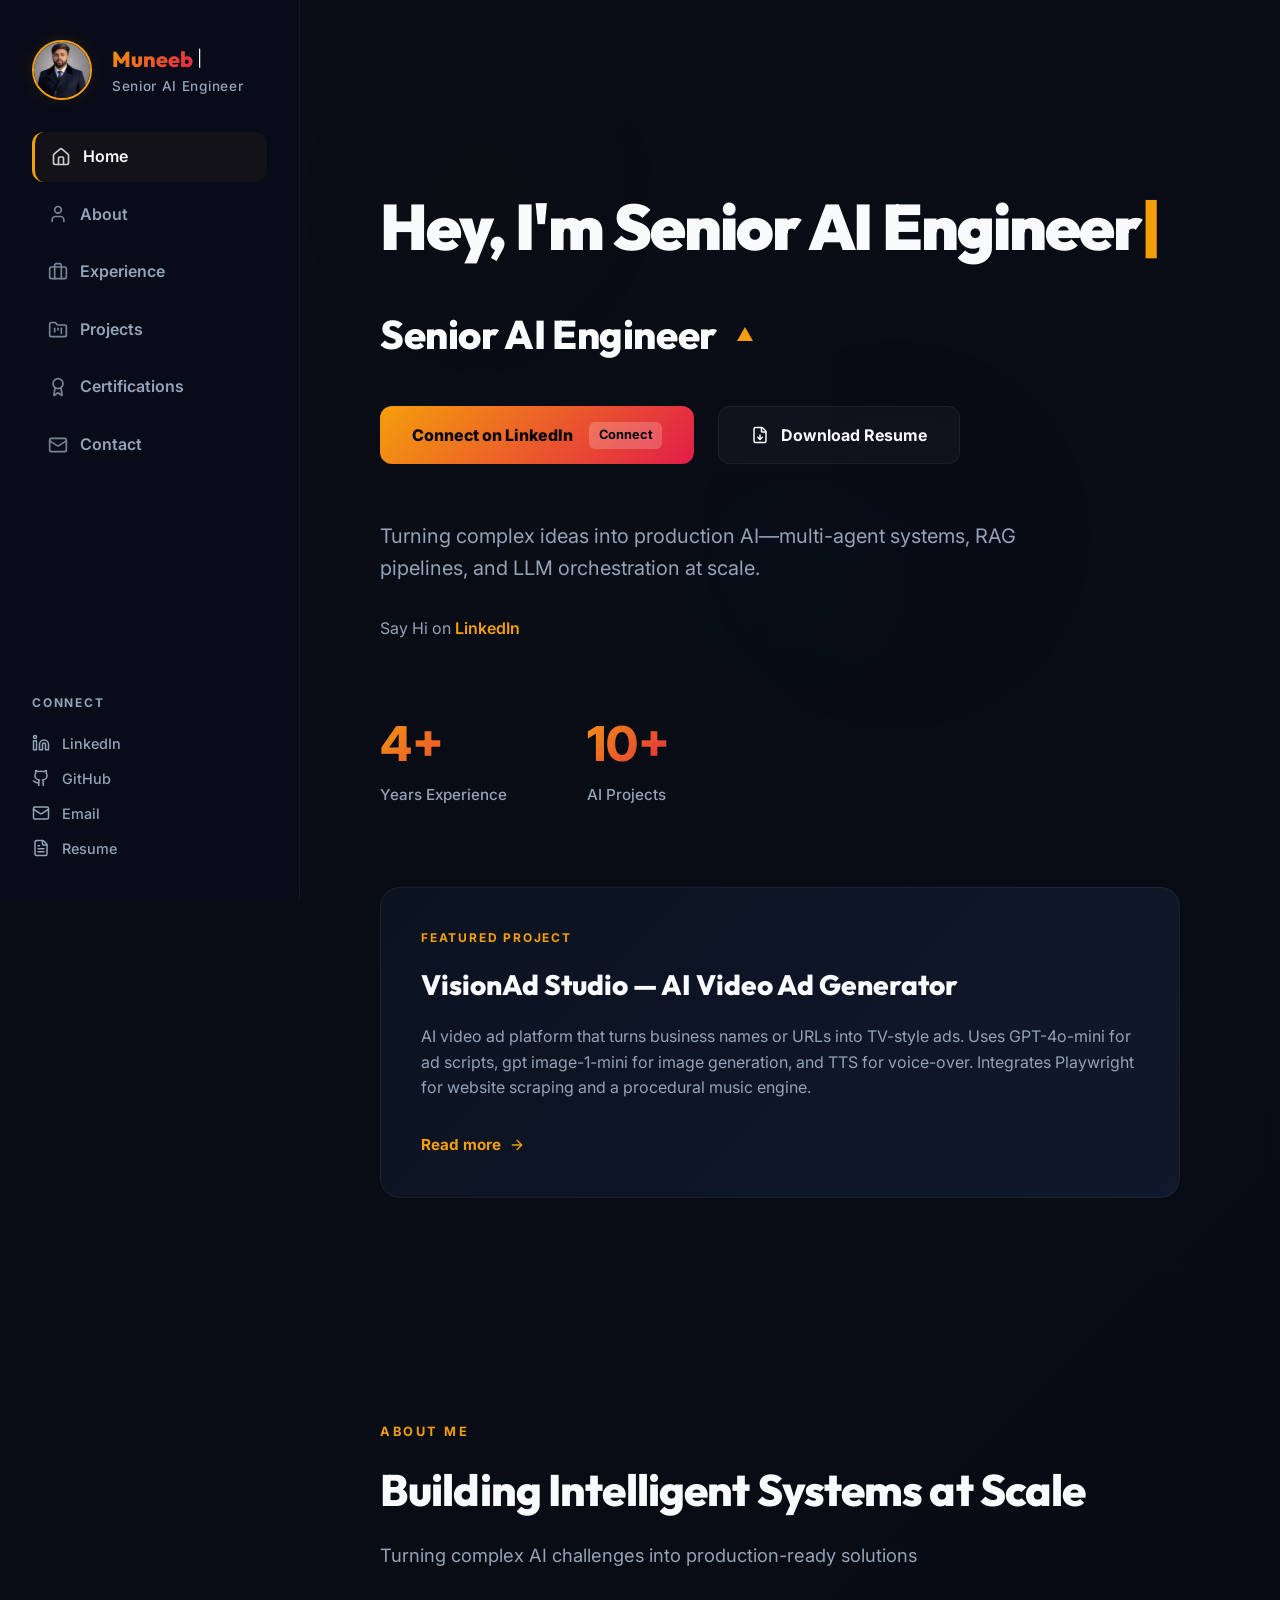
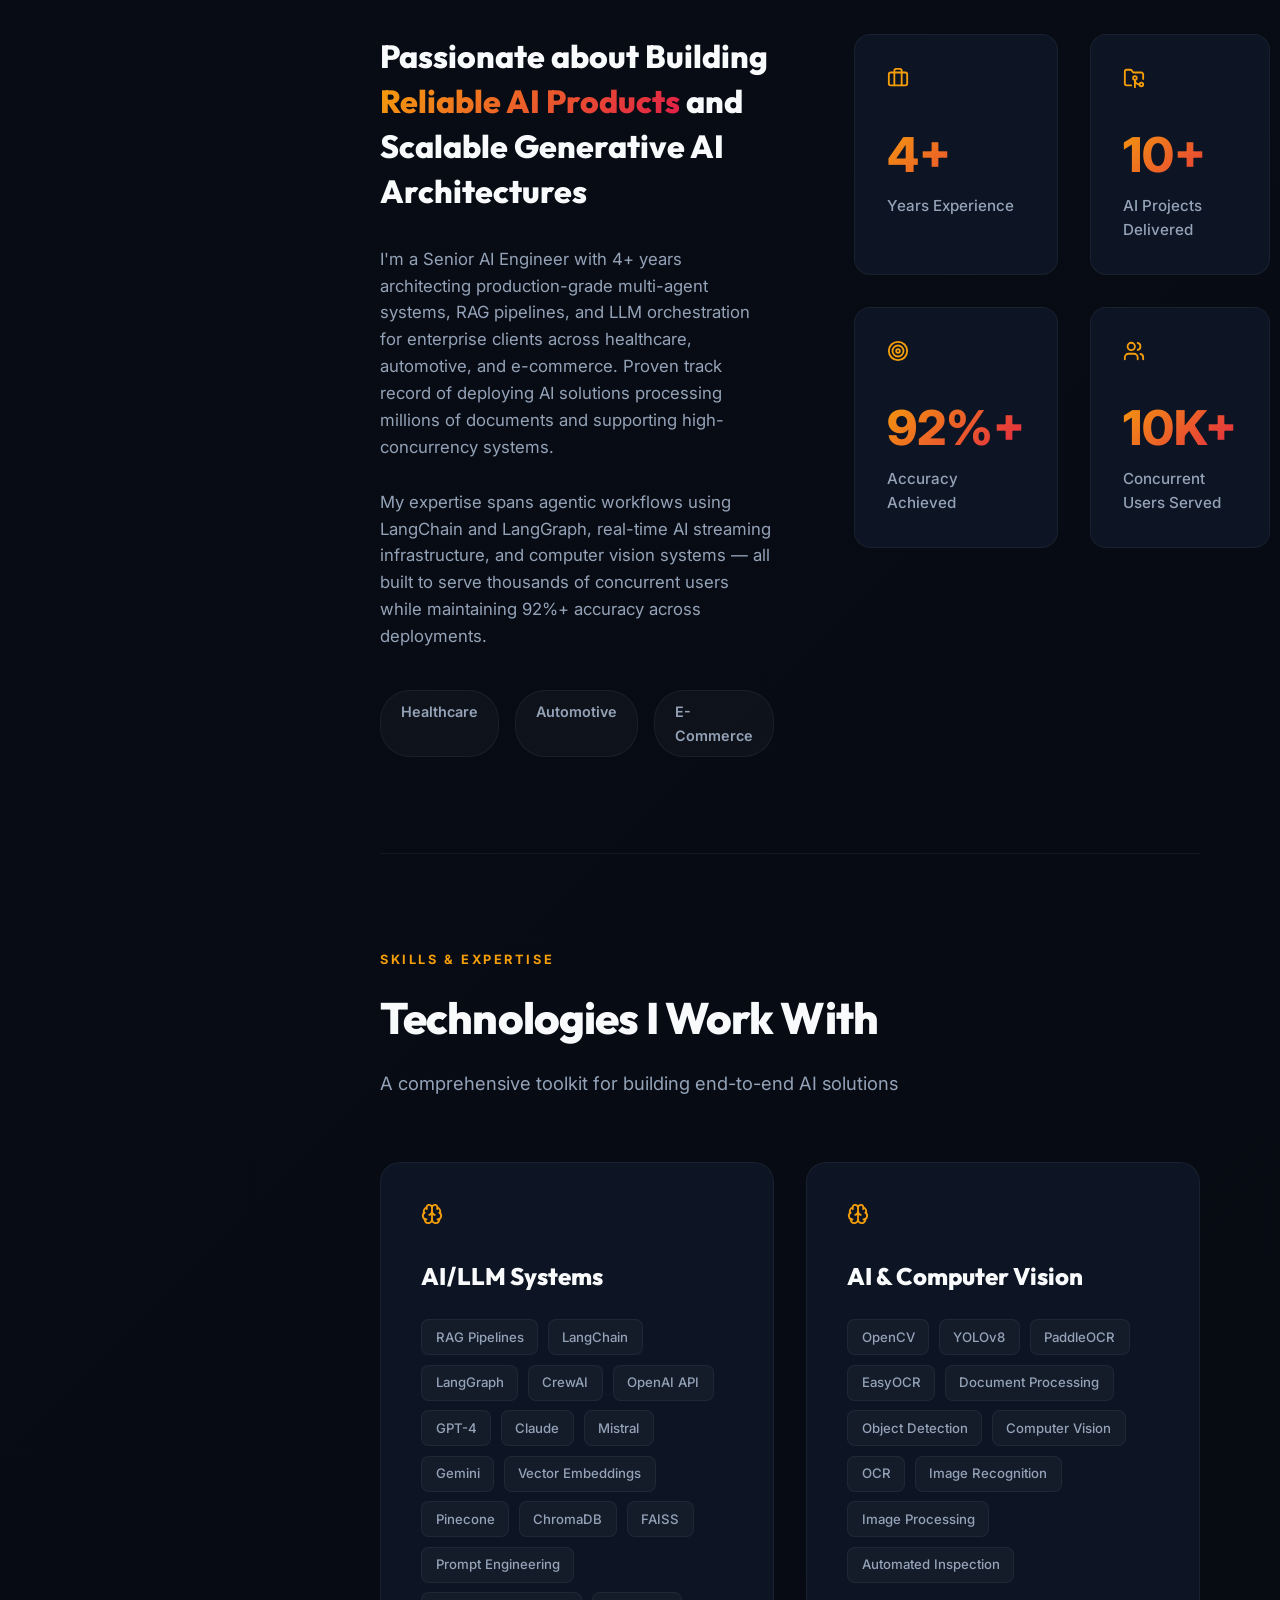
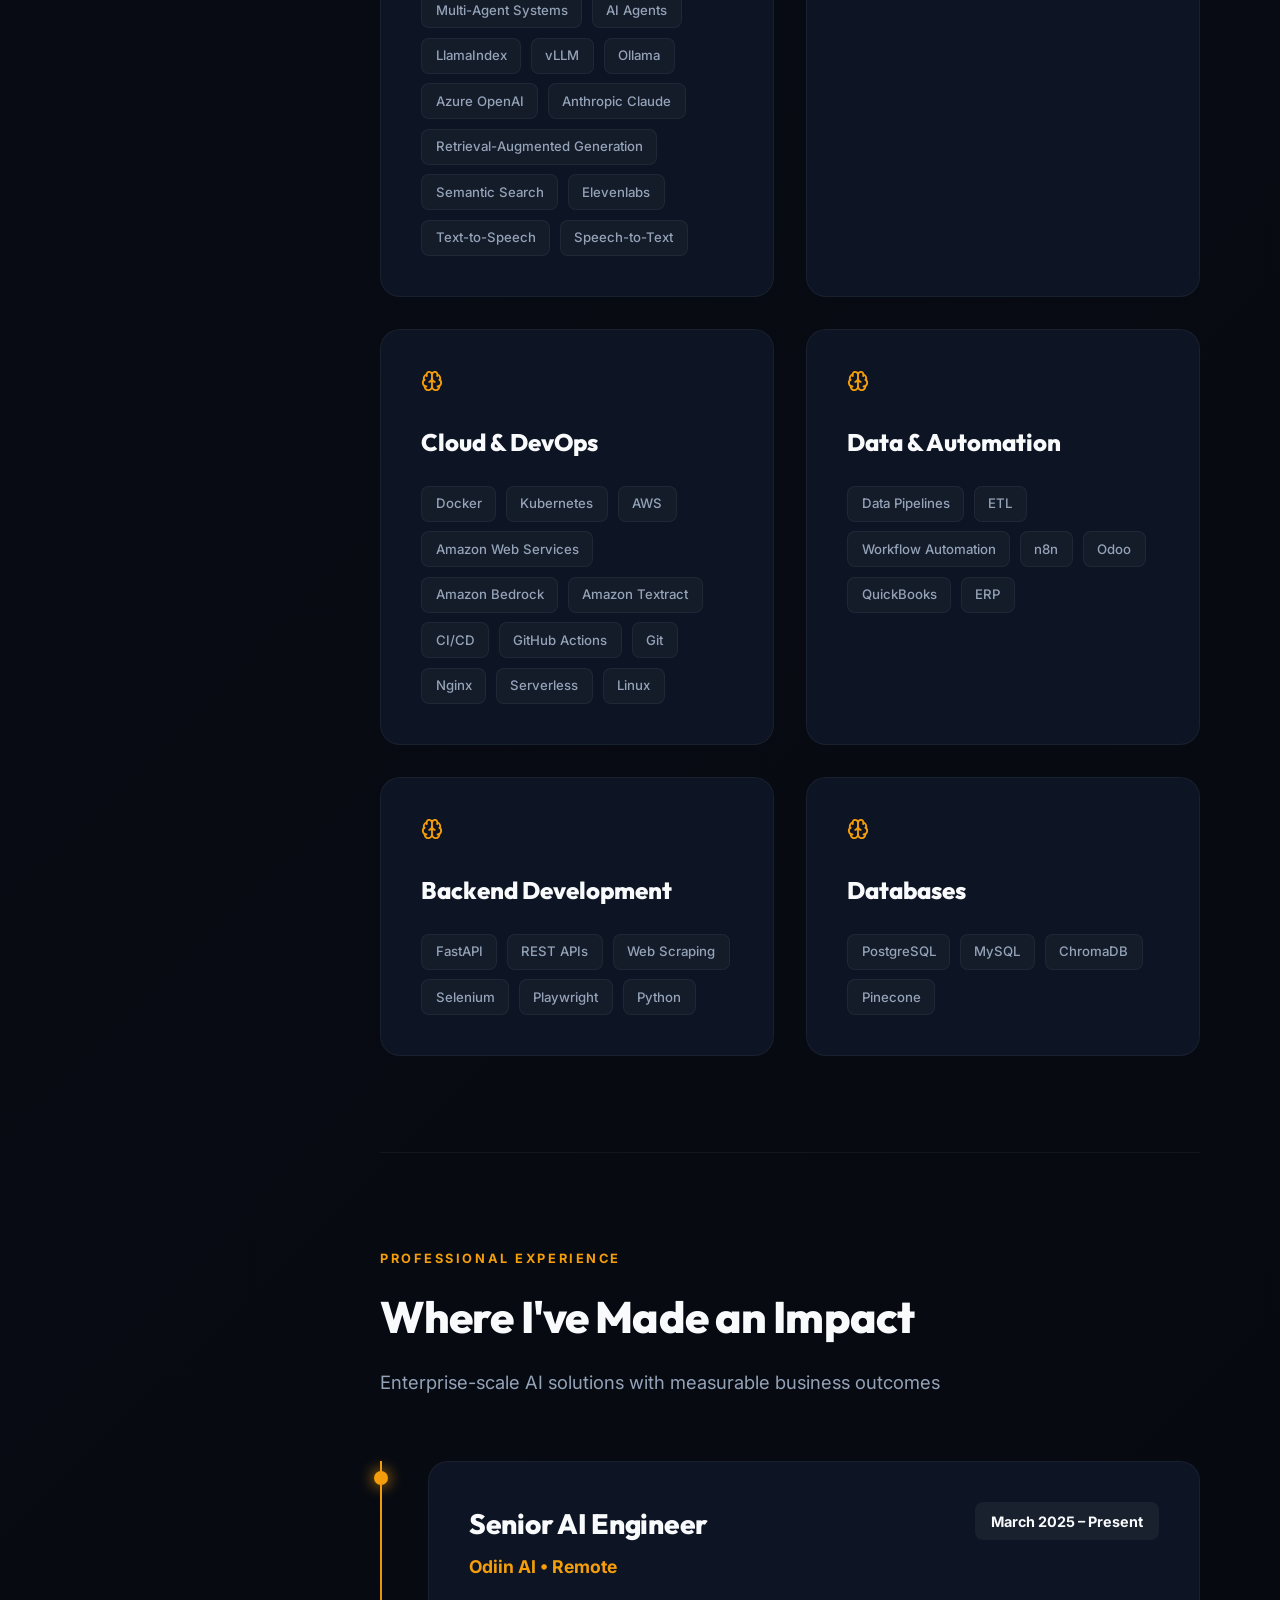
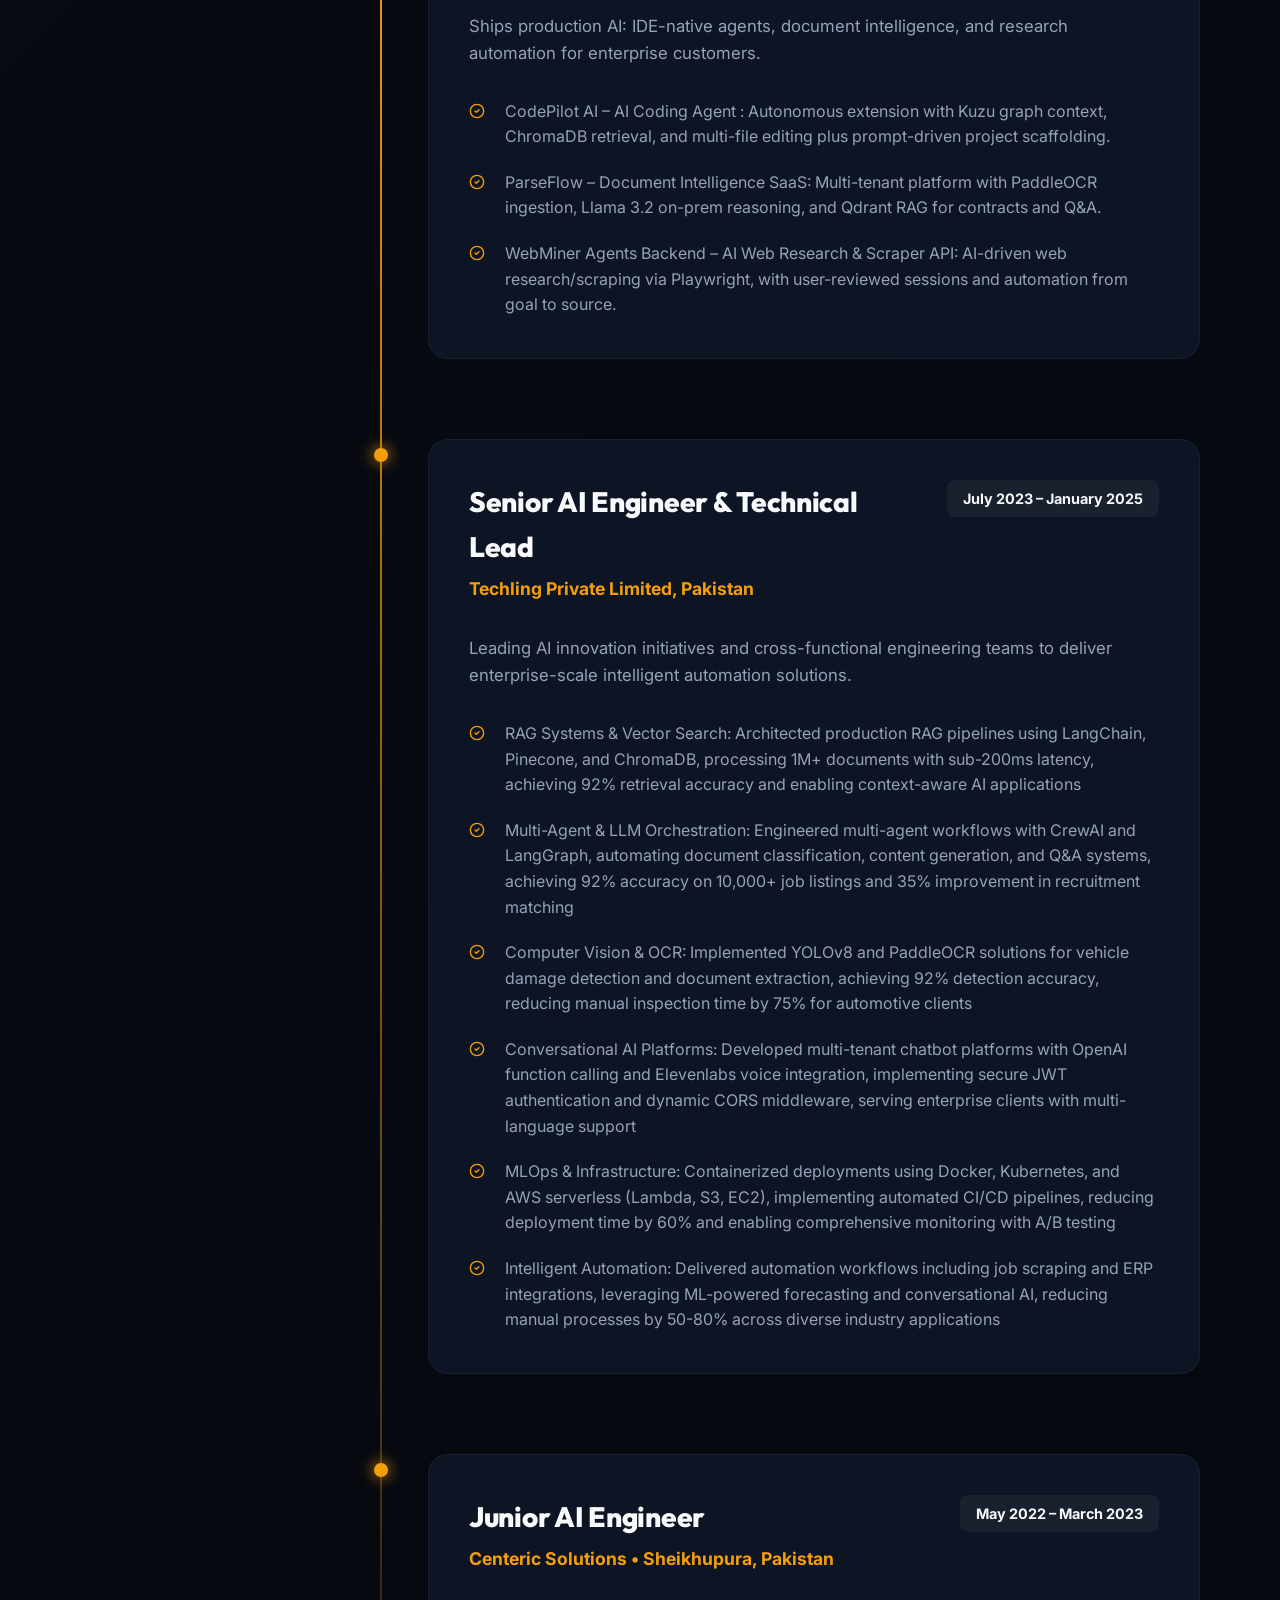
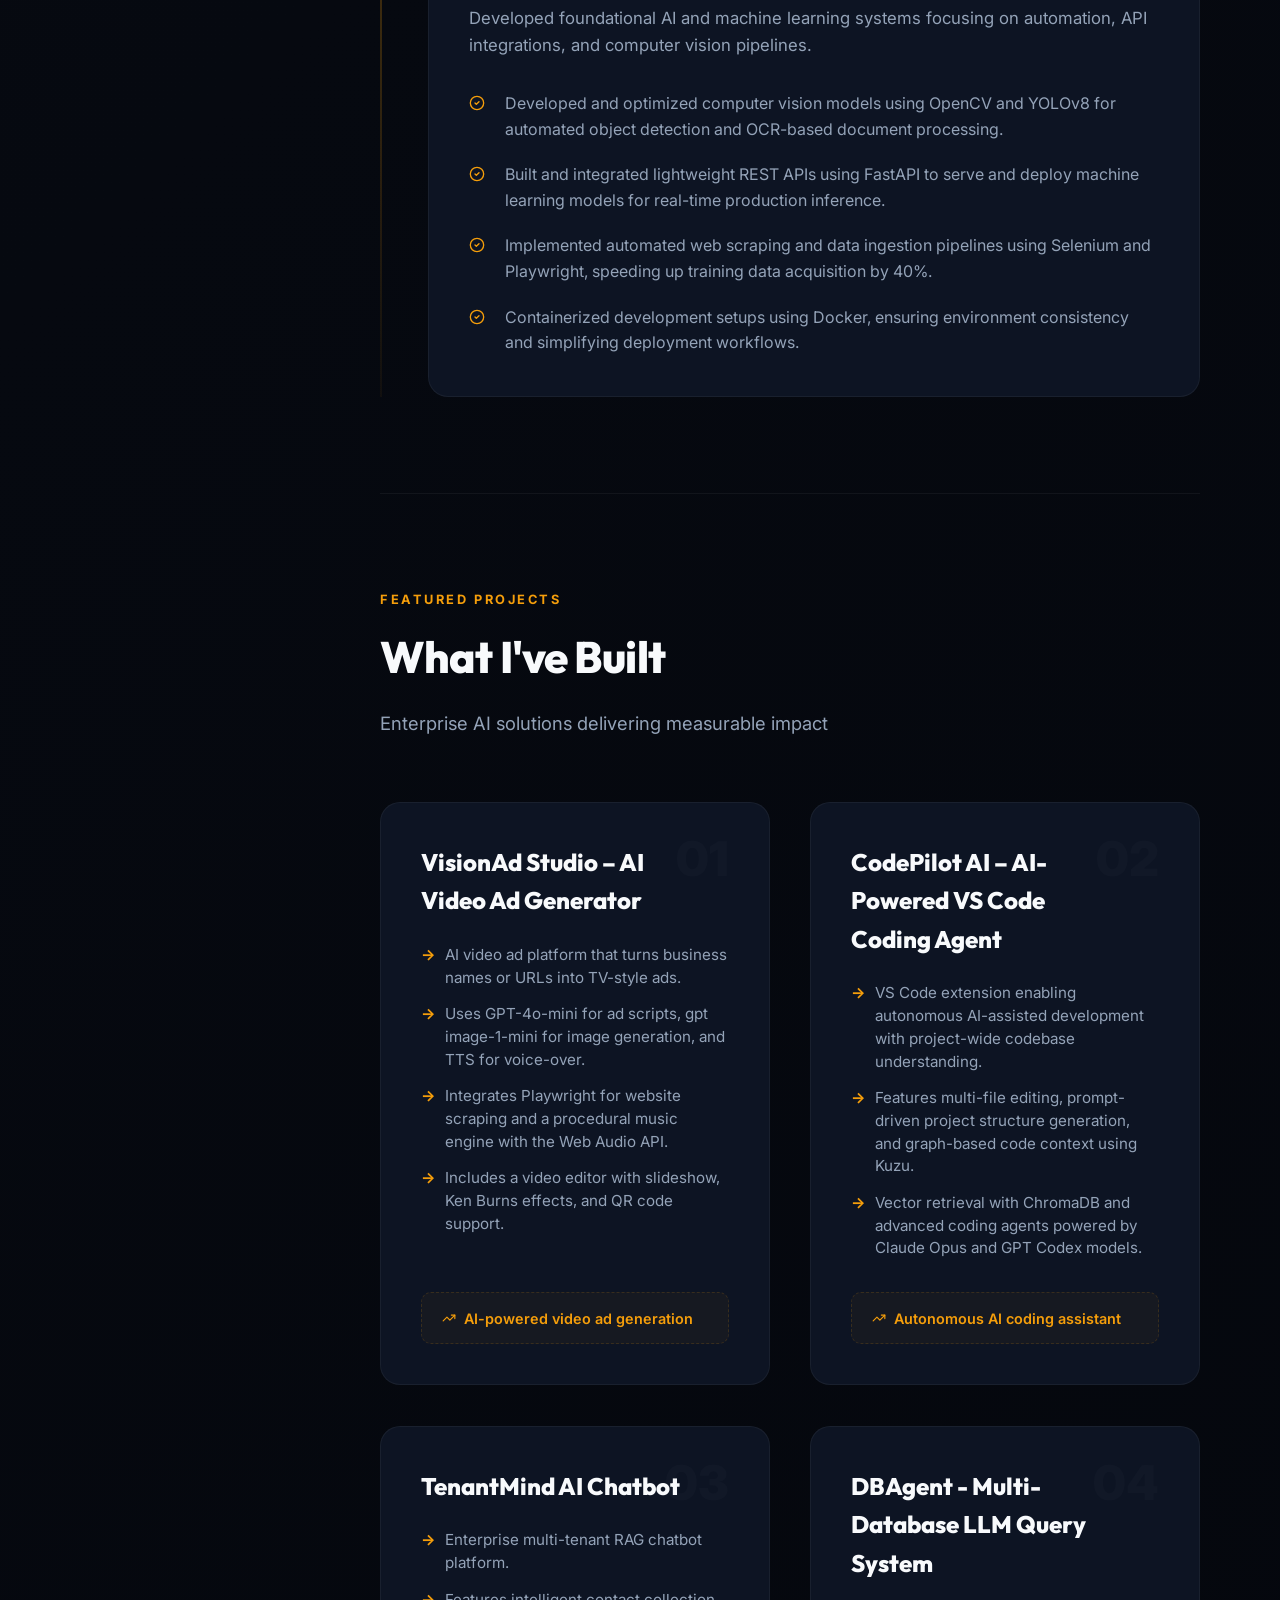
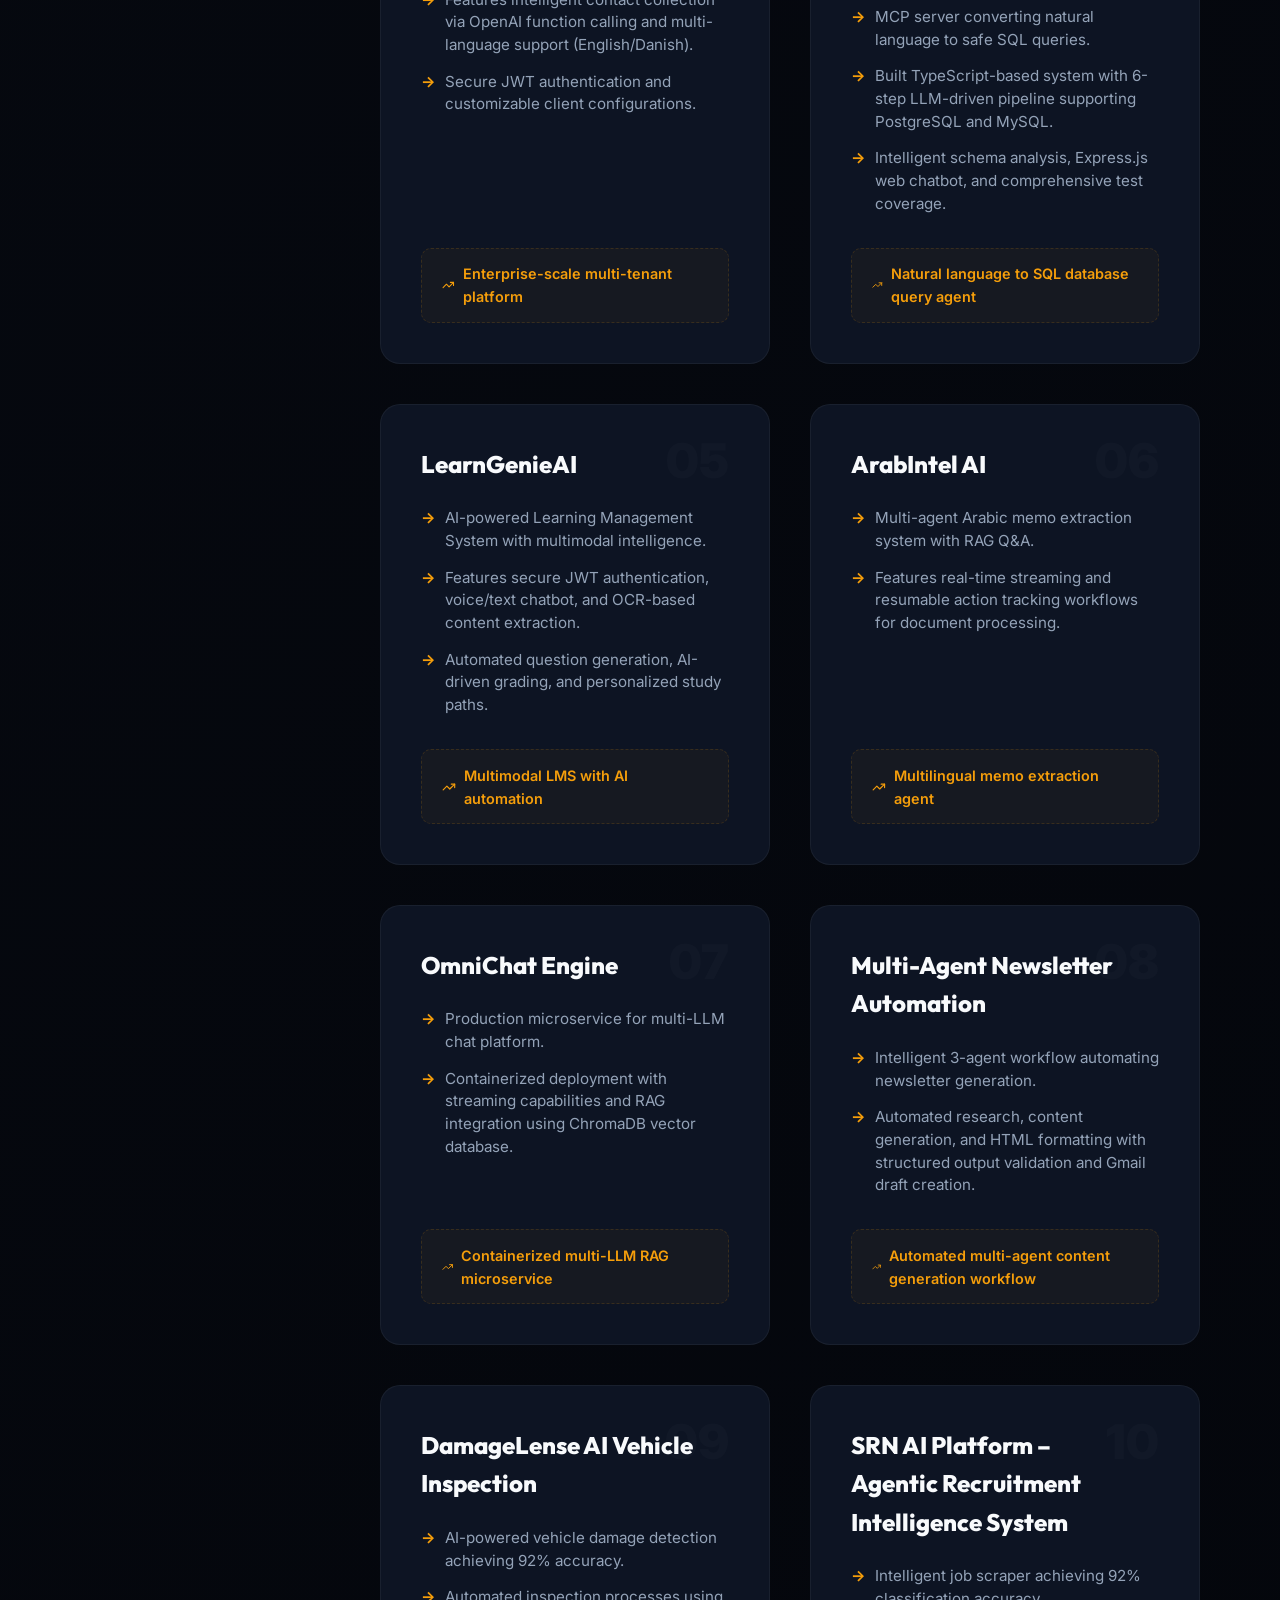
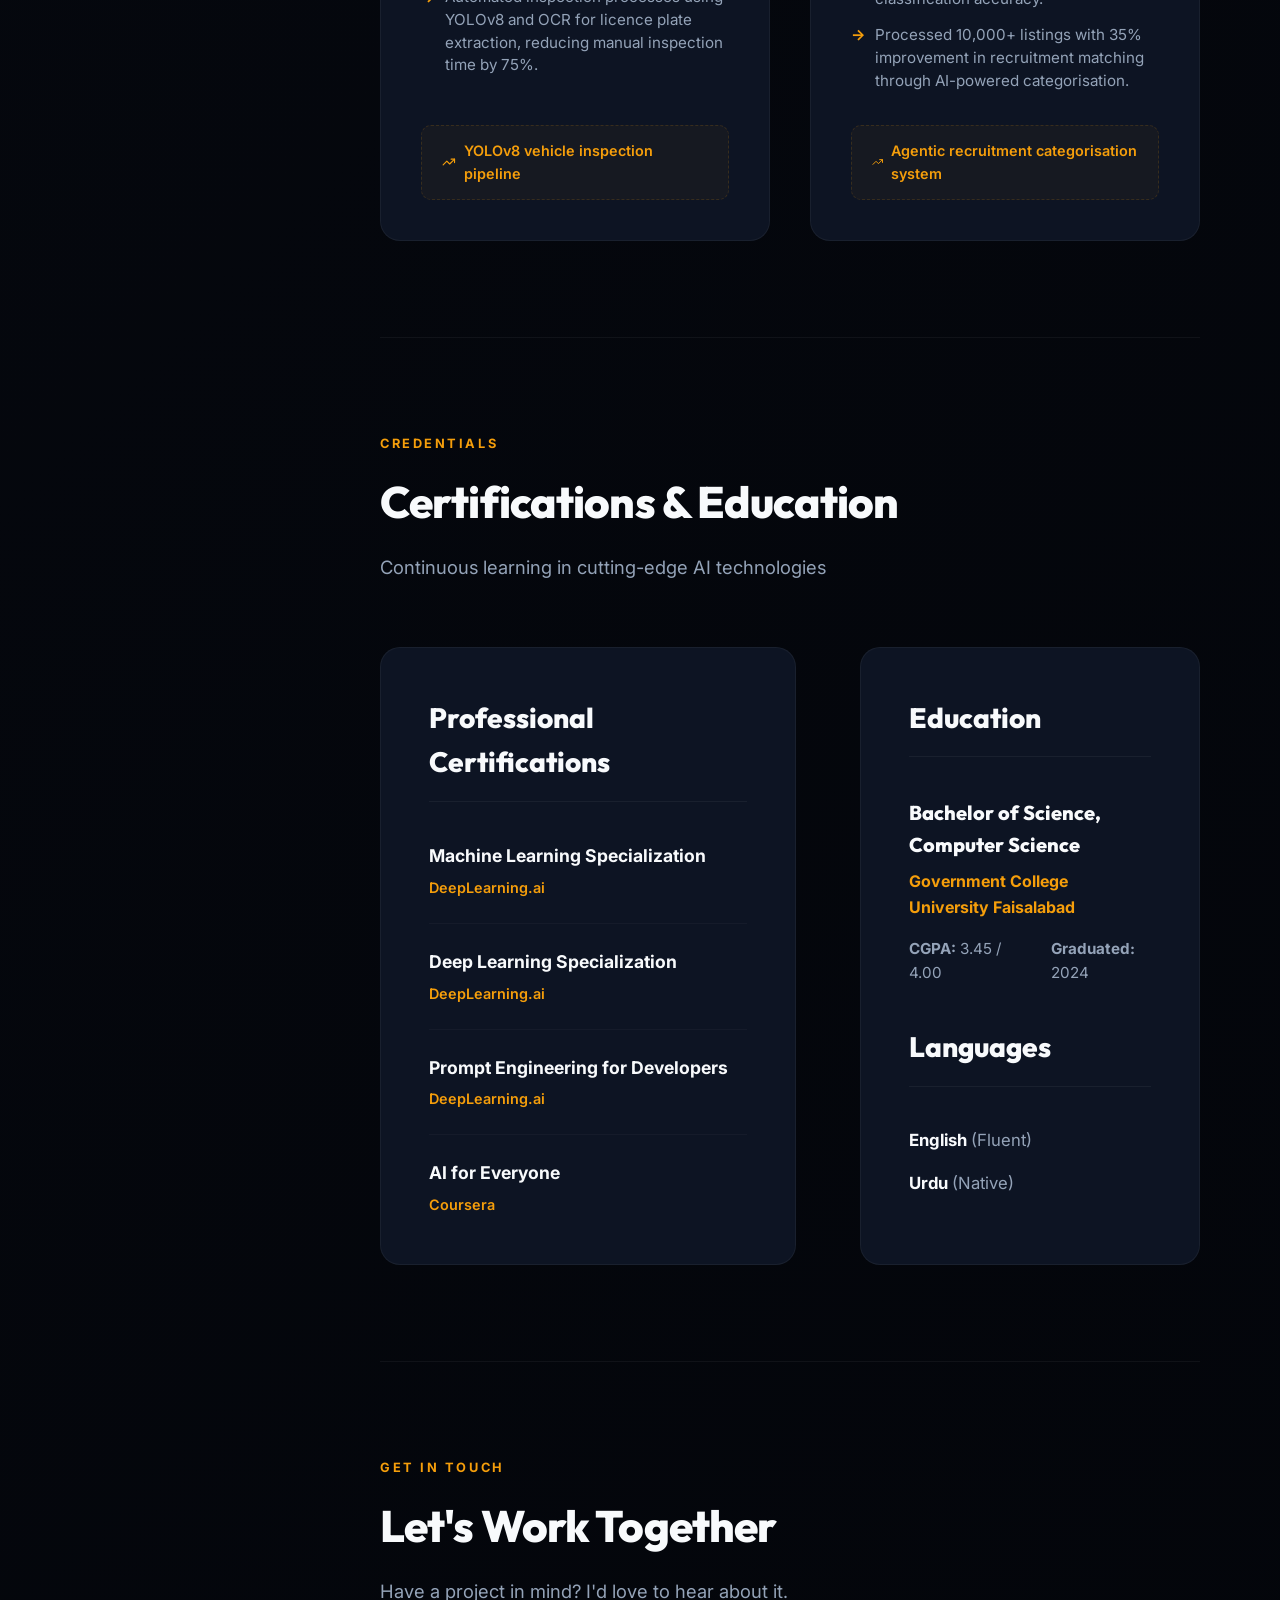
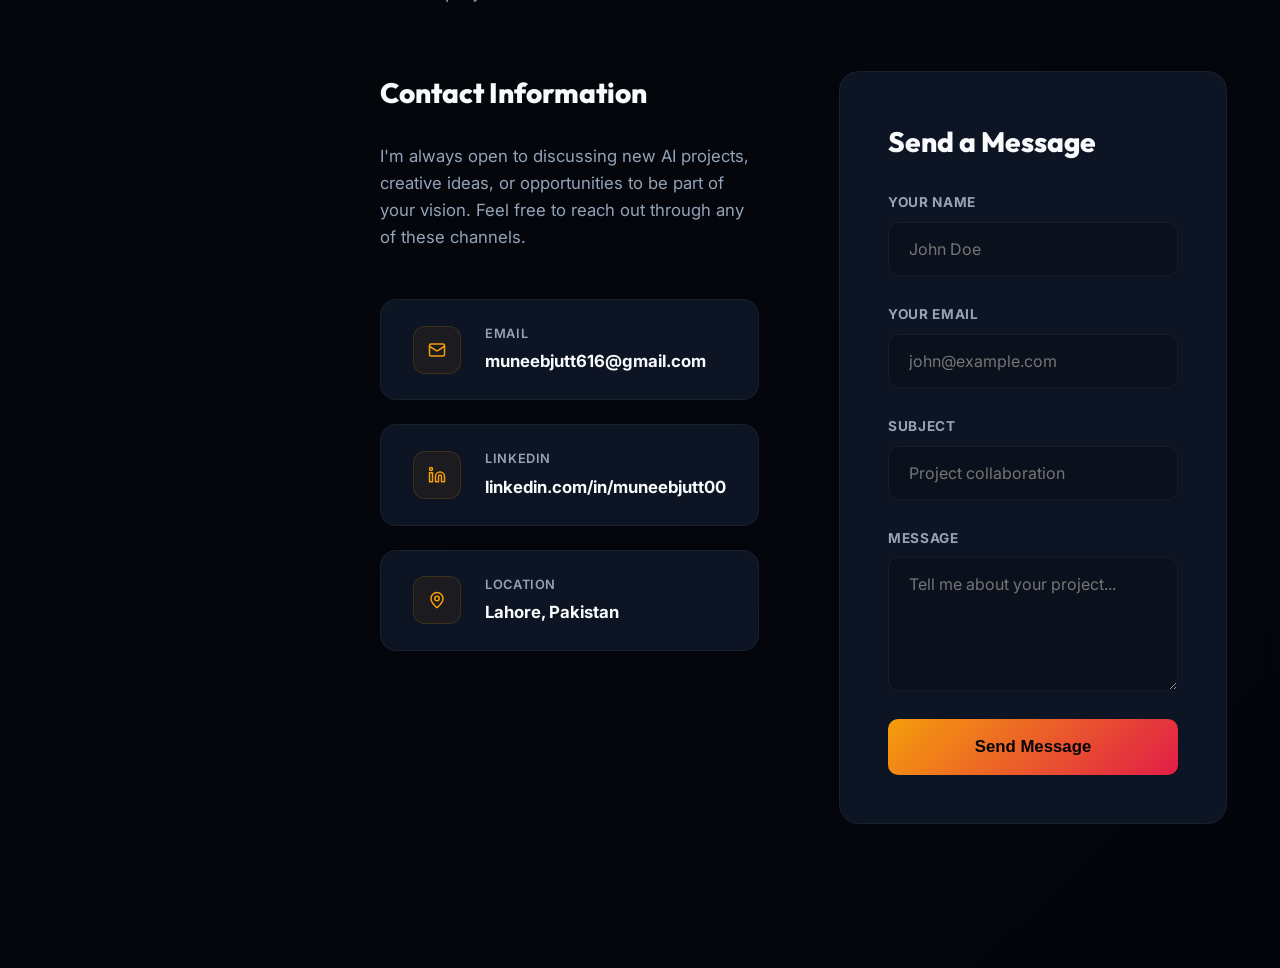
==== commit bbbd290c: "Update portfolio website and resume files with latest experience, projects, and names" ====
--- a/index.html
+++ b/index.html
@@ -4,7 +4,7 @@
     <meta charset="utf-8"/>
     <meta name="viewport" content="width=device-width, initial-scale=1, viewport-fit=cover"/>
     <title>Muneeb Ur Rehman — Senior AI Engineer | Multi-Agent Systems & RAG Architecture</title>
-    <meta name="description" content="Senior AI Engineer with 2.5+ years architecting production-grade multi-agent systems, RAG pipelines, and LLM orchestration for enterprise clients."/>
+    <meta name="description" content="Senior AI Engineer with 4+ years architecting production-grade multi-agent systems, RAG pipelines, and LLM orchestration for enterprise clients."/>
     <meta name="author" content="Muneeb Ur Rehman"/>
     <meta name="keywords" content="Senior AI Engineer, LLM Orchestration, Multi-Agent Systems, RAG Architecture, Muneeb Ur Rehman"/>
     <link rel="icon" href="data:image/svg+xml,<svg xmlns=%22http://www.w3.org/2000/svg%22 viewBox=%220 0 100 100%22><text y=%22.9em%22 font-size=%2290%22>⚡</text></svg>">
@@ -105,7 +105,7 @@
                     
                     <div class="hero-stats">
                         <div class="hero-stat">
-                            <div class="stat-value">2.5+</div>
+                            <div class="stat-value">4+</div>
                             <div class="stat-label">Years Experience</div>
                         </div>
                         <div class="hero-stat">
@@ -117,7 +117,7 @@
                     <a href="#projects" class="featured-card">
                         <div class="featured-label">Featured Project</div>
                         <div class="featured-content">
-                            <h3 class="featured-title">WebFrame Studio — AI Video Ad Generator</h3>
+                            <h3 class="featured-title">VisionAd Studio — AI Video Ad Generator</h3>
                             <p class="featured-desc">AI video ad platform that turns business names or URLs into TV-style ads. Uses GPT-4o-mini for ad scripts, gpt image-1-mini for image generation, and TTS for voice-over. Integrates Playwright for website scraping and a procedural music engine.</p>
                         </div>
                         <div class="featured-cta">
@@ -139,7 +139,7 @@
                     <div class="about-grid">
                         <div class="about-content reveal">
                             <h3>Passionate about Building <span class="highlight">Reliable AI Products</span> and Scalable Generative AI Architectures</h3>
-                            <p class="bio">I'm a Senior AI Engineer with 2.5+ years architecting production-grade multi-agent systems, RAG pipelines, and LLM orchestration for enterprise clients across healthcare, automotive, and e-commerce. Proven track record of deploying AI solutions processing millions of documents and supporting high-concurrency systems.</p>
+                            <p class="bio">I'm a Senior AI Engineer with 4+ years architecting production-grade multi-agent systems, RAG pipelines, and LLM orchestration for enterprise clients across healthcare, automotive, and e-commerce. Proven track record of deploying AI solutions processing millions of documents and supporting high-concurrency systems.</p>
                             <p class="bio">My expertise spans agentic workflows using LangChain and LangGraph, real-time AI streaming infrastructure, and computer vision systems — all built to serve thousands of concurrent users while maintaining 92%+ accuracy across deployments.</p>
                             <div class="industries">
                                 <span class="industry-tag">Healthcare</span>
@@ -152,7 +152,7 @@
                                 <div class="stat-icon">
                                     <svg xmlns="http://www.w3.org/2000/svg" width="22" height="22" viewBox="0 0 24 24" fill="none" stroke="currentColor" stroke-width="2" stroke-linecap="round" stroke-linejoin="round" class="lucide lucide-briefcase"><path d="M16 20V4a2 2 0 0 0-2-2h-4a2 2 0 0 0-2 2v16"></path><rect width="20" height="14" x="2" y="6" rx="2"></rect></svg>
                                 </div>
-                                <div class="stat-value">2.5+</div>
+                                <div class="stat-value">4+</div>
                                 <div class="stat-label">Years Experience</div>
                             </div>
                             <div class="stat-card reveal">
@@ -271,7 +271,7 @@
                 <div class="card-header">
                     <div>
                         <h3 class="role">Senior AI Engineer</h3>
-                        <p class="company">Innovatix Technology Partners</p>
+                        <p class="company">Odiin AI • Remote</p>
                     </div>
                     <span class="duration">March 2025 – Present</span>
                 </div>
@@ -283,15 +283,15 @@
                     <circle cx="12" cy="12" r="10"></circle>
                     <path d="m9 12 2 2 4-4"></path>
                 </svg>
-                <p class="achievement-text">CodeAuto – AI Coding Agent (VS Code Extension): Autonomous extension with Kuzu graph context, ChromaDB retrieval, and multi-file editing plus prompt-driven project scaffolding.</p>
-            </div>
-        
-            <div class="achievement reveal">
-                <svg aria-hidden="true" class="lucide lucide-circle-check achievement-icon" fill="none" height="16" stroke="currentColor" stroke-linecap="round" stroke-linejoin="round" stroke-width="2" viewBox="0 0 24 24" width="16" xmlns="http://www.w3.org/2000/svg">
-                    <circle cx="12" cy="12" r="10"></circle>
-                    <path d="m9 12 2 2 4-4"></path>
-                </svg>
-                <p class="achievement-text">OpenParser – Legal Document Intelligence SaaS: Multi-tenant platform with PaddleOCR ingestion, Llama 3.2 on prem reasoning, and Qdrant RAG for contracts and Q&A.</p>
+                <p class="achievement-text">CodePilot AI – AI Coding Agent : Autonomous extension with Kuzu graph context, ChromaDB retrieval, and multi-file editing plus prompt-driven project scaffolding.</p>
+            </div>
+        
+            <div class="achievement reveal">
+                <svg aria-hidden="true" class="lucide lucide-circle-check achievement-icon" fill="none" height="16" stroke="currentColor" stroke-linecap="round" stroke-linejoin="round" stroke-width="2" viewBox="0 0 24 24" width="16" xmlns="http://www.w3.org/2000/svg">
+                    <circle cx="12" cy="12" r="10"></circle>
+                    <path d="m9 12 2 2 4-4"></path>
+                </svg>
+                <p class="achievement-text">ParseFlow – Document Intelligence SaaS: Multi-tenant platform with PaddleOCR ingestion, Llama 3.2 on-prem reasoning, and Qdrant RAG for contracts and Q&A.</p>
             </div>
         
             <div class="achievement reveal">
@@ -314,7 +314,7 @@
                         <h3 class="role">Senior AI Engineer & Technical Lead</h3>
                         <p class="company">Techling Private Limited, Pakistan</p>
                     </div>
-                    <span class="duration">December 2023 – March 2025</span>
+                    <span class="duration">July 2023 – January 2025</span>
                 </div>
                 <p class="experience-description">Leading AI innovation initiatives and cross-functional engineering teams to deliver enterprise-scale intelligent automation solutions.</p>
                 <div class="achievements-list">
@@ -367,6 +367,50 @@
                 <p class="achievement-text">Intelligent Automation: Delivered automation workflows including job scraping and ERP integrations, leveraging ML-powered forecasting and conversational AI, reducing manual processes by 50-80% across diverse industry applications</p>
             </div>
         
+                </div>
+            </div>
+        </div>
+    
+        <div class="timeline-item reveal">
+            <div class="timeline-dot"></div>
+            <div class="timeline-card">
+                <div class="card-header">
+                    <div>
+                        <h3 class="role">Junior AI Engineer</h3>
+                        <p class="company">Centeric Solutions • Sheikhupura, Pakistan</p>
+                    </div>
+                    <span class="duration">May 2022 – March 2023</span>
+                </div>
+                <p class="experience-description">Developed foundational AI and machine learning systems focusing on automation, API integrations, and computer vision pipelines.</p>
+                <div class="achievements-list">
+                    <div class="achievement reveal">
+                        <svg aria-hidden="true" class="lucide lucide-circle-check achievement-icon" fill="none" height="16" stroke="currentColor" stroke-linecap="round" stroke-linejoin="round" stroke-width="2" viewBox="0 0 24 24" width="16" xmlns="http://www.w3.org/2000/svg">
+                            <circle cx="12" cy="12" r="10"></circle>
+                            <path d="m9 12 2 2 4-4"></path>
+                        </svg>
+                        <p class="achievement-text">Developed and optimized computer vision models using OpenCV and YOLOv8 for automated object detection and OCR-based document processing.</p>
+                    </div>
+                    <div class="achievement reveal">
+                        <svg aria-hidden="true" class="lucide lucide-circle-check achievement-icon" fill="none" height="16" stroke="currentColor" stroke-linecap="round" stroke-linejoin="round" stroke-width="2" viewBox="0 0 24 24" width="16" xmlns="http://www.w3.org/2000/svg">
+                            <circle cx="12" cy="12" r="10"></circle>
+                            <path d="m9 12 2 2 4-4"></path>
+                        </svg>
+                        <p class="achievement-text">Built and integrated lightweight REST APIs using FastAPI to serve and deploy machine learning models for real-time production inference.</p>
+                    </div>
+                    <div class="achievement reveal">
+                        <svg aria-hidden="true" class="lucide lucide-circle-check achievement-icon" fill="none" height="16" stroke="currentColor" stroke-linecap="round" stroke-linejoin="round" stroke-width="2" viewBox="0 0 24 24" width="16" xmlns="http://www.w3.org/2000/svg">
+                            <circle cx="12" cy="12" r="10"></circle>
+                            <path d="m9 12 2 2 4-4"></path>
+                        </svg>
+                        <p class="achievement-text">Implemented automated web scraping and data ingestion pipelines using Selenium and Playwright, speeding up training data acquisition by 40%.</p>
+                    </div>
+                    <div class="achievement reveal">
+                        <svg aria-hidden="true" class="lucide lucide-circle-check achievement-icon" fill="none" height="16" stroke="currentColor" stroke-linecap="round" stroke-linejoin="round" stroke-width="2" viewBox="0 0 24 24" width="16" xmlns="http://www.w3.org/2000/svg">
+                            <circle cx="12" cy="12" r="10"></circle>
+                            <path d="m9 12 2 2 4-4"></path>
+                        </svg>
+                        <p class="achievement-text">Containerized development setups using Docker, ensuring environment consistency and simplifying deployment workflows.</p>
+                    </div>
                 </div>
             </div>
         </div>
@@ -387,7 +431,7 @@
                         
         <div class="project-card reveal">
             <span class="project-number">01</span>
-            <h3 class="project-title">WebFrame Studio – AI Video Ad Generator</h3>
+            <h3 class="project-title">VisionAd Studio – AI Video Ad Generator</h3>
             <ul class="project-bullets">
                 <li>AI video ad platform that turns business names or URLs into TV-style ads.</li><li>Uses GPT-4o-mini for ad scripts, gpt image-1-mini for image generation, and TTS for voice-over.</li><li>Integrates Playwright for website scraping and a procedural music engine with the Web Audio API.</li><li>Includes a video editor with slideshow, Ken Burns effects, and QR code support.</li>
             </ul>
@@ -399,7 +443,7 @@
     
         <div class="project-card reveal">
             <span class="project-number">02</span>
-            <h3 class="project-title">CodeAuto – AI-Powered VS Code Coding Agent</h3>
+            <h3 class="project-title">CodePilot AI – AI-Powered VS Code Coding Agent</h3>
             <ul class="project-bullets">
                 <li>VS Code extension enabling autonomous AI-assisted development with project-wide codebase understanding.</li><li>Features multi-file editing, prompt-driven project structure generation, and graph-based code context using Kuzu.</li><li>Vector retrieval with ChromaDB and advanced coding agents powered by Claude Opus and GPT Codex models.</li>
             </ul>
@@ -411,7 +455,7 @@
     
         <div class="project-card reveal">
             <span class="project-number">03</span>
-            <h3 class="project-title">GetXM AI Chatbot</h3>
+            <h3 class="project-title">TenantMind AI Chatbot</h3>
             <ul class="project-bullets">
                 <li>Enterprise multi-tenant RAG chatbot platform.</li><li>Features intelligent contact collection via OpenAI function calling and multi-language support (English/Danish).</li><li>Secure JWT authentication and customizable client configurations.</li>
             </ul>
@@ -435,7 +479,7 @@
     
         <div class="project-card reveal">
             <span class="project-number">05</span>
-            <h3 class="project-title">Teach Track AI</h3>
+            <h3 class="project-title">LearnGenieAI</h3>
             <ul class="project-bullets">
                 <li>AI-powered Learning Management System with multimodal intelligence.</li><li>Features secure JWT authentication, voice/text chatbot, and OCR-based content extraction.</li><li>Automated question generation, AI-driven grading, and personalized study paths.</li>
             </ul>
@@ -447,7 +491,7 @@
     
         <div class="project-card reveal">
             <span class="project-number">06</span>
-            <h3 class="project-title">Memo Analyzer Agent</h3>
+            <h3 class="project-title">ArabIntel AI</h3>
             <ul class="project-bullets">
                 <li>Multi-agent Arabic memo extraction system with RAG Q&A.</li><li>Features real-time streaming and resumable action tracking workflows for document processing.</li>
             </ul>
@@ -459,7 +503,7 @@
     
         <div class="project-card reveal">
             <span class="project-number">07</span>
-            <h3 class="project-title">DeftGPT</h3>
+            <h3 class="project-title">OmniChat Engine</h3>
             <ul class="project-bullets">
                 <li>Production microservice for multi-LLM chat platform.</li><li>Containerized deployment with streaming capabilities and RAG integration using ChromaDB vector database.</li>
             </ul>
@@ -483,7 +527,7 @@
     
         <div class="project-card reveal">
             <span class="project-number">09</span>
-            <h3 class="project-title">CHEX.AI Vehicle Inspection</h3>
+            <h3 class="project-title">DamageLense AI Vehicle Inspection</h3>
             <ul class="project-bullets">
                 <li>AI-powered vehicle damage detection achieving 92% accuracy.</li><li>Automated inspection processes using YOLOv8 and OCR for licence plate extraction, reducing manual inspection time by 75%.</li>
             </ul>
